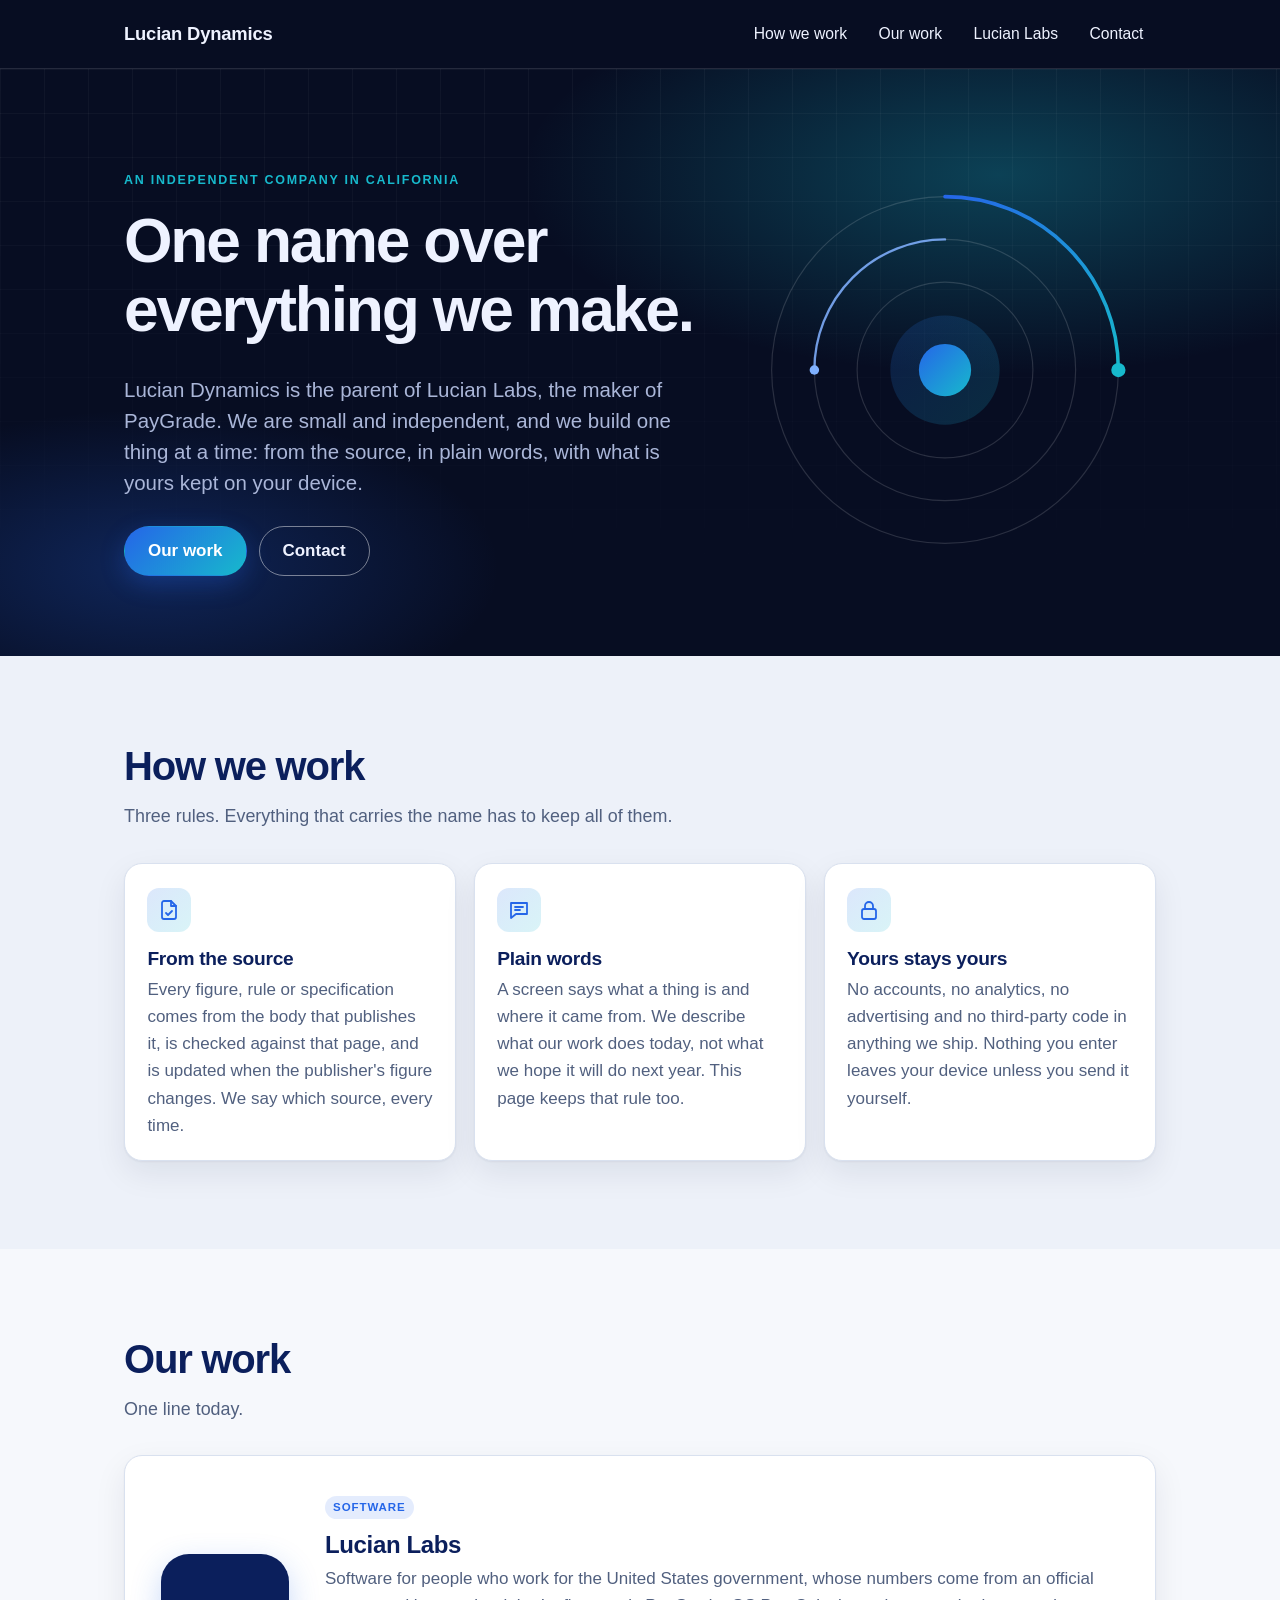
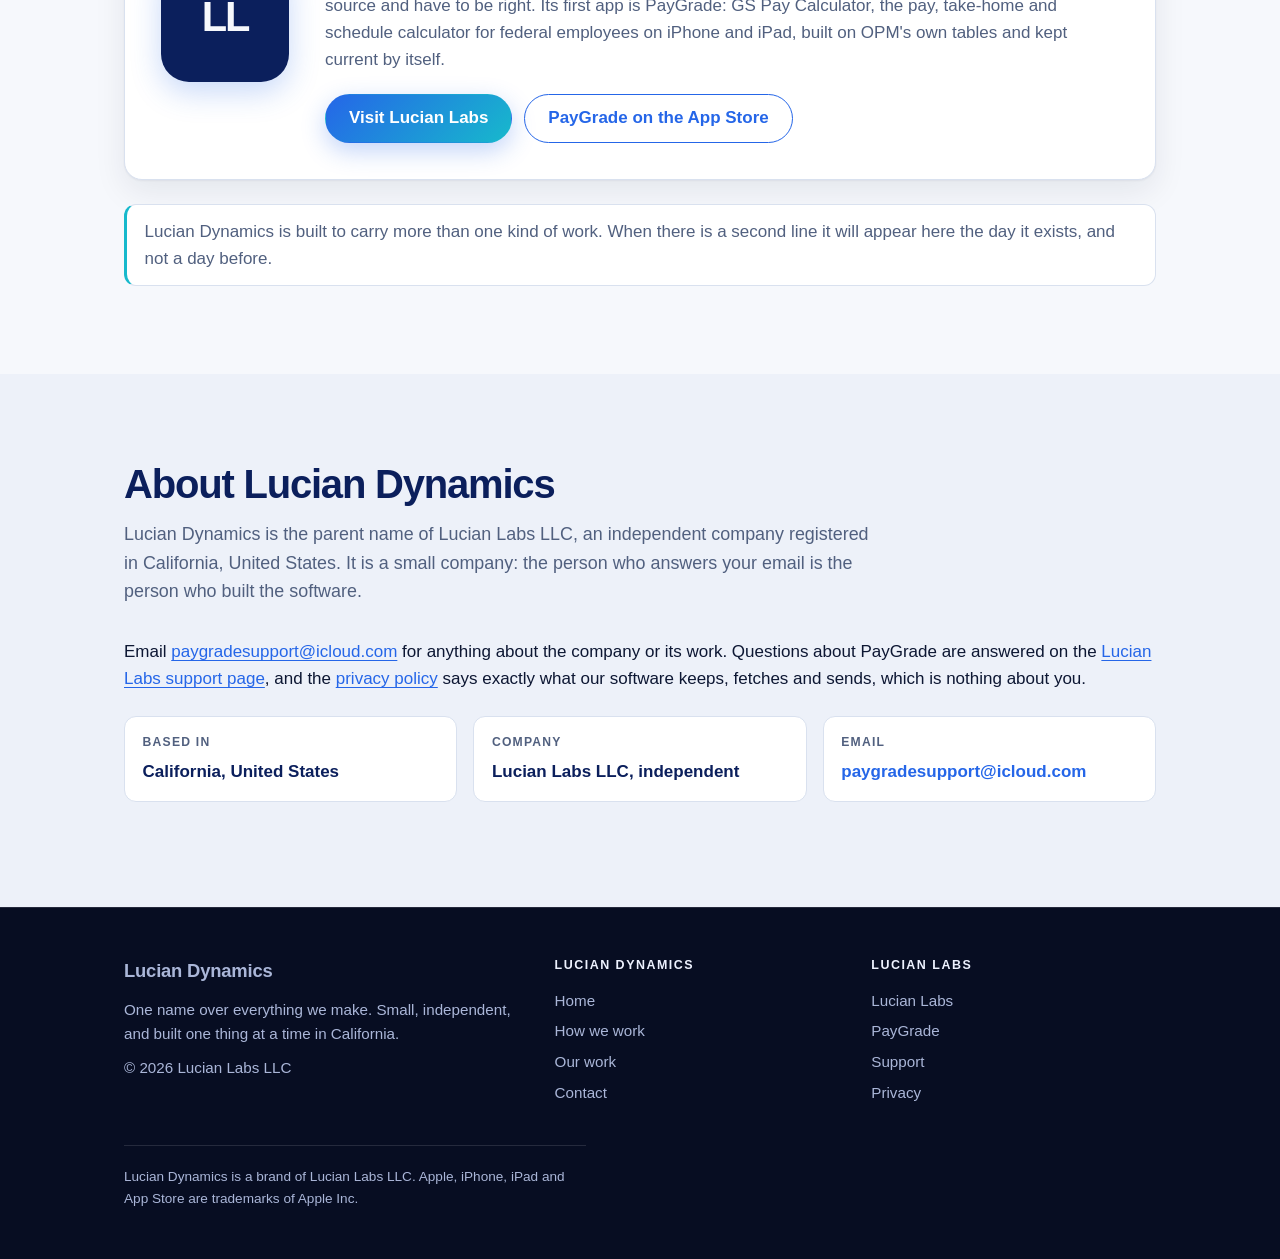
==== index.html @ 34573868 "No site mark: the app icon only where the app is shown Headers and footers carry the wordmark text a" ====
<!doctype html>
<html lang="en">
<head>
<meta charset="utf-8">
<meta name="viewport" content="width=device-width, initial-scale=1">
<title>Lucian Dynamics</title>
<meta name="description" content="Lucian Dynamics is the name over everything Lucian Labs LLC makes: a small independent company in California that builds one thing at a time, takes its figures from the source, says things in plain words, and keeps your data on your device. Its software line is Lucian Labs, the maker of PayGrade.">
<meta name="color-scheme" content="light dark">
<meta name="theme-color" content="#070d22">
<link rel="stylesheet" href="site.css">
<link rel="icon" href="data:image/svg+xml,%3Csvg xmlns='http://www.w3.org/2000/svg' viewBox='0 0 64 64'%3E%3Crect width='64' height='64' rx='14' fill='%230b1f5c'/%3E%3Ctext x='32' y='42' font-family='-apple-system,Helvetica,Arial,sans-serif' font-size='27' font-weight='700' fill='%23ffffff' text-anchor='middle'%3ELD%3C/text%3E%3C/svg%3E">
</head>
<body>
<a class="skip" href="#main">Skip to content</a>

<header class="site-header">
  <div class="wrap">
    <a class="wordmark" href="./" aria-current="page">
      Lucian Dynamics
    </a>
    <nav class="site-nav" aria-label="Site">
      <a href="#how">How we work</a>
      <a href="#work">Our work</a>
      <a href="labs/">Lucian Labs</a>
      <a href="#contact">Contact</a>
    </nav>
  </div>
</header>

<main id="main">

  <section class="band hero">
    <div class="wrap split">
      <div>
        <span class="eyebrow">An independent company in California</span>
        <h1>One name over everything we make.</h1>
        <p class="lead">Lucian Dynamics is the parent of Lucian Labs, the maker of PayGrade. We are small and independent, and we build one thing at a time: from the source, in plain words, with what is yours kept on your device.</p>
        <div class="actions">
          <a class="button" href="#work">Our work</a>
          <a class="button secondary" href="#contact">Contact</a>
        </div>
      </div>
      <div class="visual">
        <svg class="orbit" viewBox="0 0 320 320" aria-hidden="true">
          <defs><linearGradient id="g" x1="0" y1="0" x2="1" y2="1"><stop offset="0" stop-color="#2566e8"/><stop offset="1" stop-color="#17b9cc"/></linearGradient></defs>
          <g fill="none" stroke="rgba(255,255,255,.14)" stroke-width="1">
            <circle cx="160" cy="160" r="146"/><circle cx="160" cy="160" r="110"/><circle cx="160" cy="160" r="74"/>
          </g>
          <g class="spin"><path d="M160 14a146 146 0 0 1 146 146" fill="none" stroke="url(#g)" stroke-width="3" stroke-linecap="round"/><circle cx="306" cy="160" r="6" fill="#17b9cc"/></g>
          <g class="spin-2"><path d="M50 160a110 110 0 0 1 110-110" fill="none" stroke="rgba(127,176,255,.85)" stroke-width="2" stroke-linecap="round"/><circle cx="50" cy="160" r="4" fill="#7fb0ff"/></g>
          <circle cx="160" cy="160" r="46" fill="url(#g)" opacity=".18"/><circle cx="160" cy="160" r="22" fill="url(#g)"/>
        </svg>
      </div>
    </div>
  </section>

  <section class="section alt" id="how">
    <div class="wrap">
      <div class="section-head">
        <h2>How we work</h2>
        <p>Three rules. Everything that carries the name has to keep all of them.</p>
      </div>
      <div class="grid three">
        <article class="card">
          <div class="icon"><svg viewBox="0 0 24 24" aria-hidden="true"><path d="M14 3H7a2 2 0 0 0-2 2v14a2 2 0 0 0 2 2h10a2 2 0 0 0 2-2V8z"/><path d="M14 3v5h5"/><path d="m9 15 2 2 4-4"/></svg></div>
          <h3>From the source</h3>
          <p>Every figure, rule or specification comes from the body that publishes it, is checked against that page, and is updated when the publisher's figure changes. We say which source, every time.</p>
        </article>
        <article class="card">
          <div class="icon"><svg viewBox="0 0 24 24" aria-hidden="true"><path d="M4 5h16v11H9l-5 4z"/><path d="M8 9h8M8 12h5"/></svg></div>
          <h3>Plain words</h3>
          <p>A screen says what a thing is and where it came from. We describe what our work does today, not what we hope it will do next year. This page keeps that rule too.</p>
        </article>
        <article class="card">
          <div class="icon"><svg viewBox="0 0 24 24" aria-hidden="true"><rect x="5" y="11" width="14" height="10" rx="2"/><path d="M8 11V8a4 4 0 0 1 8 0v3"/></svg></div>
          <h3>Yours stays yours</h3>
          <p>No accounts, no analytics, no advertising and no third-party code in anything we ship. Nothing you enter leaves your device unless you send it yourself.</p>
        </article>
      </div>
    </div>
  </section>

  <section class="section" id="work">
    <div class="wrap">
      <div class="section-head">
        <h2>Our work</h2>
        <p>One line today.</p>
      </div>
      <article class="product">
        <div class="mark-lg" aria-hidden="true">LL</div>
        <div>
          <span class="tag">Software</span>
          <h3>Lucian Labs</h3>
          <p>Software for people who work for the United States government, whose numbers come from an official source and have to be right. Its first app is PayGrade: GS Pay Calculator, the pay, take-home and schedule calculator for federal employees on iPhone and iPad, built on OPM's own tables and kept current by itself.</p>
          <div class="actions">
            <a class="button" href="labs/">Visit Lucian Labs</a>
            <a class="button secondary" href="https://apps.apple.com/app/id6770016239">PayGrade on the App Store</a>
          </div>
        </div>
      </article>
      <p class="note">Lucian Dynamics is built to carry more than one kind of work. When there is a second line it will appear here the day it exists, and not a day before.</p>
    </div>
  </section>

  <section class="section alt" id="contact">
    <div class="wrap">
      <div class="section-head">
        <h2>About Lucian Dynamics</h2>
        <p>Lucian Dynamics is the parent name of Lucian Labs LLC, an independent company registered in California, United States. It is a small company: the person who answers your email is the person who built the software.</p>
      </div>
      <p>Email <a href="mailto:paygradesupport@icloud.com">paygradesupport@icloud.com</a> for anything about the company or its work. Questions about PayGrade are answered on the <a href="labs/support.html">Lucian Labs support page</a>, and the <a href="labs/privacy.html">privacy policy</a> says exactly what our software keeps, fetches and sends, which is nothing about you.</p>
      <dl class="facts">
        <div><dt>Based in</dt><dd>California, United States</dd></div>
        <div><dt>Company</dt><dd>Lucian Labs LLC, independent</dd></div>
        <div><dt>Email</dt><dd><a href="mailto:paygradesupport@icloud.com">paygradesupport@icloud.com</a></dd></div>
      </dl>
    </div>
  </section>

</main>

<footer class="site-footer">
  <div class="wrap">
    <div class="cols">
      <div>
        <a class="wordmark" href="./">
          Lucian Dynamics
        </a>
        <p>One name over everything we make. Small, independent, and built one thing at a time in California.</p>
        <p>© 2026 Lucian Labs LLC</p>
      </div>
      <div>
        <h4>Lucian Dynamics</h4>
        <nav aria-label="Lucian Dynamics">
          <a href="./">Home</a>
          <a href="#how">How we work</a>
          <a href="#work">Our work</a>
          <a href="#contact">Contact</a>
        </nav>
      </div>
      <div>
        <h4>Lucian Labs</h4>
        <nav aria-label="Lucian Labs">
          <a href="labs/">Lucian Labs</a>
          <a href="labs/paygrade.html">PayGrade</a>
          <a href="labs/support.html">Support</a>
          <a href="labs/privacy.html">Privacy</a>
        </nav>
      </div>
    </div>
    <p class="legal">Lucian Dynamics is a brand of Lucian Labs LLC. Apple, iPhone, iPad and App Store are trademarks of Apple Inc.</p>
  </div>
</footer>
</body>
</html>
---- site.css ----
/* Lucian Dynamics / Lucian Labs LLC — the one stylesheet for the whole site:
   the Lucian Dynamics page at the root and the Lucian Labs pages under labs/.

   Plain CSS, no build step, no scripts, no fonts or anything else loaded from
   another server (the privacy page promises that). The look follows the app:
   deep navy with a teal glow for the brand band, clean cool-white pages below
   it, the same navy and electric blue as the PayGrade icon for the accents.
   Light and dark through prefers-color-scheme; the brand band is dark in both. */

:root {
  color-scheme: light dark;
  --bg: #f6f8fc;
  --bg-2: #edf1f9;
  --card: #ffffff;
  --ink: #0d1733;
  --ink-2: #51607f;
  --line: #d9e1ef;
  --brand: #0b1f5c;
  --accent: #2566e8;
  --accent-2: #17b9cc;
  --accent-ink: #ffffff;
  --band: #070d22;
  --band-ink: #eef2ff;
  --band-muted: #aab6d8;
  --band-line: rgba(255, 255, 255, .12);
  --shadow: 0 1px 2px rgba(13, 23, 51, .05), 0 12px 32px rgba(13, 23, 51, .08);
  --shadow-lift: 0 2px 4px rgba(13, 23, 51, .06), 0 22px 48px rgba(13, 23, 51, .14);
  --max: 68rem;
  --radius: 18px;
  --radius-s: 12px;
}

@media (prefers-color-scheme: dark) {
  :root {
    --bg: #070b19;
    --bg-2: #0d1328;
    --card: #111a33;
    --ink: #e8edf9;
    --ink-2: #a6b1cf;
    --line: #223052;
    --brand: #e6ecff;
    --accent: #7fb0ff;
    --accent-2: #3fd8ea;
    --accent-ink: #061030;
    --shadow: none;
    --shadow-lift: 0 22px 48px rgba(0, 0, 0, .45);
  }
}

*, *::before, *::after { box-sizing: border-box; }

html { -webkit-text-size-adjust: 100%; }

body {
  margin: 0;
  background: var(--bg);
  color: var(--ink);
  font: 17px/1.6 -apple-system, BlinkMacSystemFont, "SF Pro Text", "Segoe UI", Roboto, Helvetica, Arial, sans-serif;
  font-variant-numeric: tabular-nums;
}

a { color: var(--accent); text-decoration-thickness: 1px; text-underline-offset: 3px; }
a:hover { text-decoration-thickness: 2px; }
:focus-visible { outline: 3px solid var(--accent-2); outline-offset: 3px; border-radius: 4px; }

img, svg { max-width: 100%; height: auto; display: block; }

h1, h2, h3 { color: var(--brand); line-height: 1.1; margin: 0 0 .5em; text-wrap: balance; }
h1 { font-size: clamp(2.3rem, 5.6vw, 3.9rem); font-weight: 800; letter-spacing: -0.035em; }
h2 { font-size: clamp(1.7rem, 3.6vw, 2.5rem); font-weight: 800; letter-spacing: -0.03em; }
h3 { font-size: 1.2rem; font-weight: 700; letter-spacing: -0.015em; }
p, ul, ol { margin: 0 0 1em; }
ul, ol { padding-left: 1.25em; }
li + li { margin-top: .4em; }

.wrap { max-width: var(--max); margin: 0 auto; padding-left: max(16px, env(safe-area-inset-left, 0px)); padding-right: max(16px, env(safe-area-inset-right, 0px)); }
@media (min-width: 760px) { .wrap { padding-left: 28px; padding-right: 28px; } }

.skip {
  position: absolute; left: -999px; top: 8px; z-index: 20;
  background: var(--accent); color: var(--accent-ink); padding: .5em .9em; border-radius: 8px;
}
.skip:focus { left: 16px; }

/* ---------- Header: the mark, the wordmark, the nav ---------- */
.site-header {
  background: var(--band); color: var(--band-ink);
  border-bottom: 1px solid var(--band-line);
}
/* Sticky only where it fits on one line; on a phone it wraps to three rows
   and would eat a third of the screen. */
@media (min-width: 760px) { .site-header { position: sticky; top: 0; z-index: 10; } }
.site-header .wrap {
  display: flex; align-items: center; justify-content: space-between; flex-wrap: wrap;
  gap: .5rem 1.5rem; min-height: 68px; padding-top: 10px; padding-bottom: 10px;
}
.wordmark {
  display: inline-flex; align-items: center; gap: .65em;
  color: var(--band-ink); text-decoration: none; font-weight: 700; font-size: 1.15rem; letter-spacing: -0.01em;
}
.wordmark .mark { width: 34px; height: 34px; flex: none; border-radius: 9px; box-shadow: 0 2px 8px rgba(0, 0, 0, .35); }
.wordmark small { font-weight: 500; font-size: .72rem; color: var(--band-muted); letter-spacing: .08em; text-transform: uppercase; margin-left: .1em; }
.site-nav { display: flex; flex-wrap: wrap; gap: .25rem .4rem; }
.site-nav a {
  color: var(--band-ink); text-decoration: none; font-weight: 500; font-size: .98rem;
  padding: .4em .8em; border-radius: 999px;
}
.site-nav a:hover { background: rgba(255, 255, 255, .08); }
.site-nav a[aria-current="page"] { background: rgba(255, 255, 255, .12); }
/* The way back up from the Lucian Labs pages to the Lucian Dynamics page:
   first in the nav, muted, with an arrow so it reads as "up", not a page. */
.site-nav a.up { color: var(--band-muted); }
.site-nav a.up::before { content: "\2190\00a0"; }
.site-nav a.up:hover { color: var(--band-ink); }

/* ---------- The brand band: hero and page headers ---------- */
.band {
  position: relative; overflow: hidden; isolation: isolate;
  background:
    radial-gradient(60% 55% at 78% 18%, rgba(23, 185, 204, .30), transparent 62%),
    radial-gradient(45% 45% at 12% 85%, rgba(37, 102, 232, .28), transparent 60%),
    var(--band);
  color: var(--band-ink);
}
/* A fine engineering grid, fading towards the bottom, so the band reads as a
   drafting surface rather than a flat colour. */
.band::before {
  content: ""; position: absolute; inset: 0; z-index: -1; pointer-events: none;
  background-image:
    linear-gradient(rgba(255, 255, 255, .045) 1px, transparent 1px),
    linear-gradient(90deg, rgba(255, 255, 255, .045) 1px, transparent 1px);
  background-size: 44px 44px;
  -webkit-mask-image: linear-gradient(to bottom, rgba(0, 0, 0, .9), transparent 92%);
  mask-image: linear-gradient(to bottom, rgba(0, 0, 0, .9), transparent 92%);
}
.band h1, .band h2 { color: var(--band-ink); }
.band .eyebrow { color: var(--accent-2); }
.band p.lead { color: var(--band-muted); }
.band a:not(.button) { color: var(--band-ink); }

.hero { padding: clamp(3rem, 8vw, 6rem) 0 clamp(2.5rem, 7vw, 5rem); }
.hero .wrap { display: grid; gap: 2.5rem; align-items: center; }
@media (min-width: 860px) { .hero .wrap.split { grid-template-columns: minmax(0, 1.15fr) minmax(0, .85fr); } }
.hero h1 { max-width: 14em; }
.hero p.lead { font-size: clamp(1.1rem, 1.6vw, 1.3rem); max-width: 34em; line-height: 1.5; }
.hero .visual { justify-self: center; width: 100%; max-width: 420px; }

.eyebrow {
  display: inline-block; font-size: .78rem; font-weight: 700; letter-spacing: .14em; text-transform: uppercase;
  color: var(--accent); margin-bottom: 1rem;
}

/* A page header for the long-form pages: title and dateline on the band. */
.page-head { padding: clamp(2.5rem, 6vw, 4rem) 0 clamp(2rem, 5vw, 3rem); }
.page-head h1 { margin-bottom: .3em; }
.page-head .dateline { color: var(--band-muted); margin: 0; font-size: 1.05rem; }

/* ---------- Buttons ---------- */
.actions { display: flex; flex-wrap: wrap; gap: .75rem; margin-top: 1.75rem; }
.button {
  display: inline-flex; align-items: center; gap: .5em;
  padding: .8em 1.35em; border-radius: 999px; font-weight: 600; text-decoration: none; line-height: 1.2;
  background: linear-gradient(135deg, var(--accent), var(--accent-2)); color: #ffffff; border: 1px solid transparent;
  box-shadow: 0 8px 24px rgba(37, 102, 232, .28);
}
.button:hover { filter: brightness(1.07); }
.button.secondary { background: transparent; color: var(--accent); border-color: currentColor; box-shadow: none; }
.band .button.secondary { color: var(--band-ink); border-color: rgba(255, 255, 255, .45); }
.band .button.secondary:hover { background: rgba(255, 255, 255, .08); }
@media (prefers-color-scheme: dark) {
  .button { color: #061030; }
}

/* ---------- Sections ---------- */
.section { padding: clamp(3rem, 7vw, 5.5rem) 0; }
.section.alt { background: var(--bg-2); }
.section > .wrap > p.intro { color: var(--ink-2); max-width: 40em; font-size: 1.12rem; margin-bottom: 0; }
.section-head { max-width: 44em; margin-bottom: 2rem; }
.section-head h2 { margin-bottom: .35em; }
.section-head p { color: var(--ink-2); font-size: 1.12rem; margin: 0; }

.grid { display: grid; gap: 1.1rem; margin-top: 2rem; }
@media (min-width: 640px) { .grid { grid-template-columns: repeat(2, minmax(0, 1fr)); } }
/* Four feature cards carry long lists, so they sit two by two until the
   screen is wide enough for four columns of readable text. */
@media (min-width: 1280px) { .grid.four { grid-template-columns: repeat(4, minmax(0, 1fr)); } }
@media (min-width: 900px) { .grid.three { grid-template-columns: repeat(3, minmax(0, 1fr)); } }

.card {
  min-width: 0;
  background: var(--card); border: 1px solid var(--line); border-radius: var(--radius);
  padding: 1.5rem 1.4rem 1.3rem; box-shadow: var(--shadow);
}
@media (prefers-reduced-motion: no-preference) {
  .card, .product, .shot { transition: transform .25s ease, box-shadow .25s ease; }
  .card:hover { transform: translateY(-3px); box-shadow: var(--shadow-lift); }
}
.card h3 { margin-bottom: .45rem; }
.card p:last-child { margin-bottom: 0; color: var(--ink-2); }
.card ul { margin-bottom: 0; color: var(--ink-2); padding-left: 1.1em; }
.card .tag, .product .tag {
  display: inline-block; font-size: .72rem; font-weight: 700; letter-spacing: .08em; text-transform: uppercase;
  color: var(--accent); background: color-mix(in srgb, var(--accent) 12%, transparent);
  border-radius: 999px; padding: .2em .7em; margin-bottom: .8rem;
}
/* An icon in a tinted square at the top of a card. */
.icon {
  width: 44px; height: 44px; border-radius: 12px; display: grid; place-items: center; margin-bottom: 1rem;
  background: linear-gradient(135deg, color-mix(in srgb, var(--accent) 16%, transparent), color-mix(in srgb, var(--accent-2) 16%, transparent));
  color: var(--accent);
}
.icon svg { width: 24px; height: 24px; stroke: currentColor; fill: none; stroke-width: 1.8; stroke-linecap: round; stroke-linejoin: round; }

/* A line of the company, or a product, as a card */
.product {
  display: grid; gap: 1.5rem; align-items: center; margin-top: 2rem;
  background: var(--card); border: 1px solid var(--line); border-radius: var(--radius);
  padding: clamp(1.5rem, 3vw, 2.25rem); box-shadow: var(--shadow);
}
@media (min-width: 700px) { .product { grid-template-columns: auto minmax(0, 1fr); gap: 2.25rem; } }
.product > img, .product .mark-lg {
  width: 128px; height: 128px; border-radius: 28px; justify-self: center;
  box-shadow: 0 10px 30px rgba(37, 102, 232, .25);
}
.product > img { border: 1px solid var(--line); }
.product .mark-lg {
  display: grid; place-items: center; background: var(--brand); color: var(--bg);
  font-weight: 800; font-size: 2.6rem; letter-spacing: -0.05em;
}
.product h3 { font-size: 1.5rem; margin-bottom: .4rem; }
.product p { color: var(--ink-2); }
.product .actions { margin-top: 1.25rem; }

.two { display: grid; gap: 1.1rem; margin-top: 2rem; }
@media (min-width: 760px) { .two { grid-template-columns: 1fr 1fr; } }
/* Lists that read as checked points */
.checks { list-style: none; padding: 0; margin: 0; }
.checks li { position: relative; padding-left: 1.7em; }
.checks li::before {
  content: ""; position: absolute; left: 0; top: .42em; width: 1.05em; height: 1.05em; border-radius: 50%;
  background: color-mix(in srgb, var(--accent-2) 22%, transparent);
  -webkit-mask: none;
}
.checks li::after {
  content: ""; position: absolute; left: .3em; top: .62em; width: .4em; height: .22em;
  border-left: 2px solid var(--accent); border-bottom: 2px solid var(--accent); transform: rotate(-45deg);
}

.note {
  border-left: 3px solid var(--accent-2); padding: .8rem 1.1rem; background: var(--card);
  border: 1px solid var(--line); border-left-width: 3px; border-left-color: var(--accent-2);
  border-radius: var(--radius-s); color: var(--ink-2); margin: 1.5rem 0 0;
}

/* ---------- The phone frames and the screenshot gallery ---------- */
.phone {
  width: 100%; max-width: 300px; aspect-ratio: 1320 / 2868; margin: 0 auto;
  border-radius: 46px; border: 9px solid #0c1020; background: #000; overflow: hidden;
  box-shadow: 0 30px 70px rgba(0, 0, 0, .45), inset 0 0 0 1px rgba(255, 255, 255, .08);
}
.phone img { width: 100%; height: 100%; object-fit: cover; object-position: top; }
.hero .phone { max-width: 270px; }
@media (min-width: 860px) { .hero .phone { transform: rotate(-3deg); } }
.hero .app-icon { width: 72px; height: 72px; border-radius: 16px; margin-bottom: 1.25rem; box-shadow: 0 10px 30px rgba(0, 0, 0, .35); }
.gallery { display: grid; gap: 1.5rem; margin-top: 2rem; }
@media (min-width: 700px) { .gallery { grid-template-columns: repeat(3, minmax(0, 1fr)); } }
.shot { text-align: center; }
.shot .phone { max-width: 260px; }
.shot figcaption { margin-top: 1rem; color: var(--ink-2); font-size: .98rem; }
.shot figcaption b { display: block; color: var(--brand); font-weight: 700; margin-bottom: .15rem; }

/* The orbit drawing on the Lucian Dynamics page. */
.orbit { width: 100%; max-width: 380px; margin: 0 auto; }
@media (prefers-reduced-motion: no-preference) {
  .orbit .spin { transform-origin: 160px 160px; animation: spin 90s linear infinite; }
  .orbit .spin-2 { transform-origin: 160px 160px; animation: spin 140s linear infinite reverse; }
  @keyframes spin { to { transform: rotate(360deg); } }
}

/* A row of plain facts (the About block). */
.facts { display: grid; gap: 1rem; margin-top: 1.5rem; }
@media (min-width: 640px) { .facts { grid-template-columns: repeat(3, minmax(0, 1fr)); } }
.facts div { background: var(--card); border: 1px solid var(--line); border-radius: var(--radius-s); padding: 1rem 1.1rem; min-width: 0; }
.facts dt { font-size: .76rem; font-weight: 700; letter-spacing: .1em; text-transform: uppercase; color: var(--ink-2); }
.facts dd { margin: .3rem 0 0; font-weight: 600; color: var(--brand); overflow-wrap: anywhere; }
.facts dd a { color: var(--accent); text-decoration: none; }
.facts dd a:hover { text-decoration: underline; }

/* A closing call to action on the band. */
.cta { padding: clamp(3rem, 7vw, 5rem) 0; text-align: center; }
.cta h2 { max-width: 18em; margin: 0 auto .5em; }
.cta p { color: var(--band-muted); max-width: 36em; margin: 0 auto; font-size: 1.1rem; }
.cta .actions { justify-content: center; }

/* ---------- Long-form pages ---------- */
.prose { max-width: 46em; padding-top: clamp(2rem, 5vw, 3.5rem); padding-bottom: clamp(2.5rem, 6vw, 4.5rem); }
.prose > p:first-child { font-size: 1.08rem; }
.prose h2 { font-size: 1.45rem; margin-top: 2.5rem; padding-top: 1.75rem; border-top: 1px solid var(--line); }
.prose h3 { margin-top: 1.5rem; }
.prose summary { cursor: pointer; font-weight: 600; color: var(--brand); padding: .6em 2em .6em 0; position: relative; list-style: none; }
.prose summary::-webkit-details-marker { display: none; }
.prose summary::after {
  content: ""; position: absolute; right: .4em; top: 50%; width: .55em; height: .55em;
  border-right: 2px solid var(--accent); border-bottom: 2px solid var(--accent);
  transform: translateY(-70%) rotate(45deg); transition: transform .2s ease;
}
.prose details[open] summary::after { transform: translateY(-30%) rotate(225deg); }
.prose details { border-bottom: 1px solid var(--line); padding: .15em 0 .5em; }
.prose details p { color: var(--ink-2); }
.prose details p:last-child { margin-bottom: .5em; }
.prose code { font-size: .92em; background: var(--bg-2); padding: .1em .35em; border-radius: 6px; }
.prose ul li, .prose ol li { color: var(--ink); }
.toc {
  background: var(--card); border: 1px solid var(--line); border-radius: var(--radius); box-shadow: var(--shadow);
  padding: 1.1rem 1.4rem 1.1rem 2.5rem; margin: 0 0 2rem; column-gap: 2rem;
}
@media (min-width: 640px) { .toc { columns: 2; } }
.toc li { break-inside: avoid; margin: 0 0 .3em; }
.toc a { text-decoration: none; }
.toc a:hover { text-decoration: underline; }

/* ---------- Footer ---------- */
.site-footer { background: var(--band); color: var(--band-muted); padding: 3rem 0 2.5rem; font-size: .95rem; border-top: 1px solid var(--band-line); }
.site-footer .cols { display: grid; gap: 2rem; }
@media (min-width: 760px) { .site-footer .cols { grid-template-columns: 1.4fr 1fr 1fr; } }
.site-footer h4 { color: var(--band-ink); font-size: .78rem; letter-spacing: .12em; text-transform: uppercase; margin: 0 0 .8rem; }
.site-footer nav { display: grid; gap: .4rem; }
.site-footer a { color: var(--band-muted); text-decoration: none; }
.site-footer a:hover { color: var(--band-ink); text-decoration: underline; }
.site-footer .wordmark { margin-bottom: .8rem; }
.site-footer p { margin: 0 0 .6rem; max-width: 34em; }
.site-footer .legal { margin-top: 2.5rem; padding-top: 1.25rem; border-top: 1px solid var(--band-line); font-size: .85rem; }

@media (prefers-reduced-motion: no-preference) {
  html { scroll-behavior: smooth; }
}
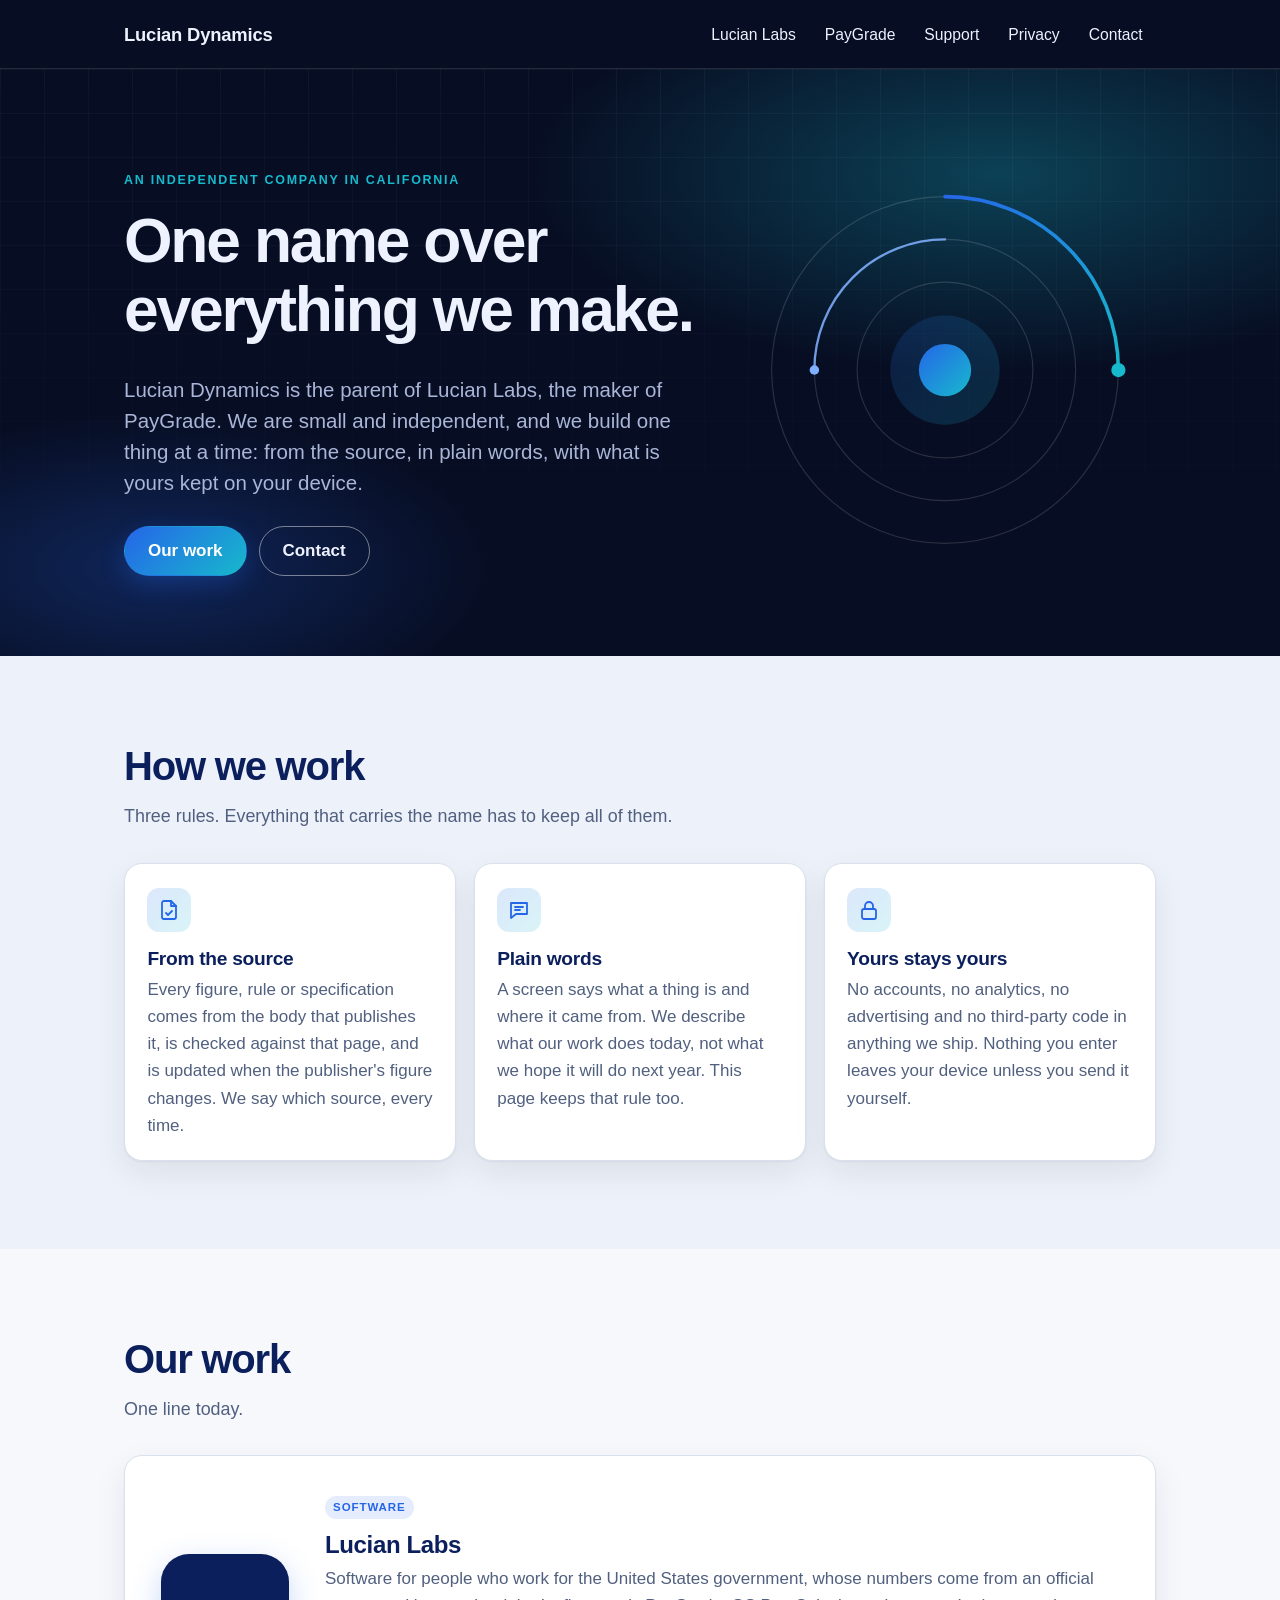
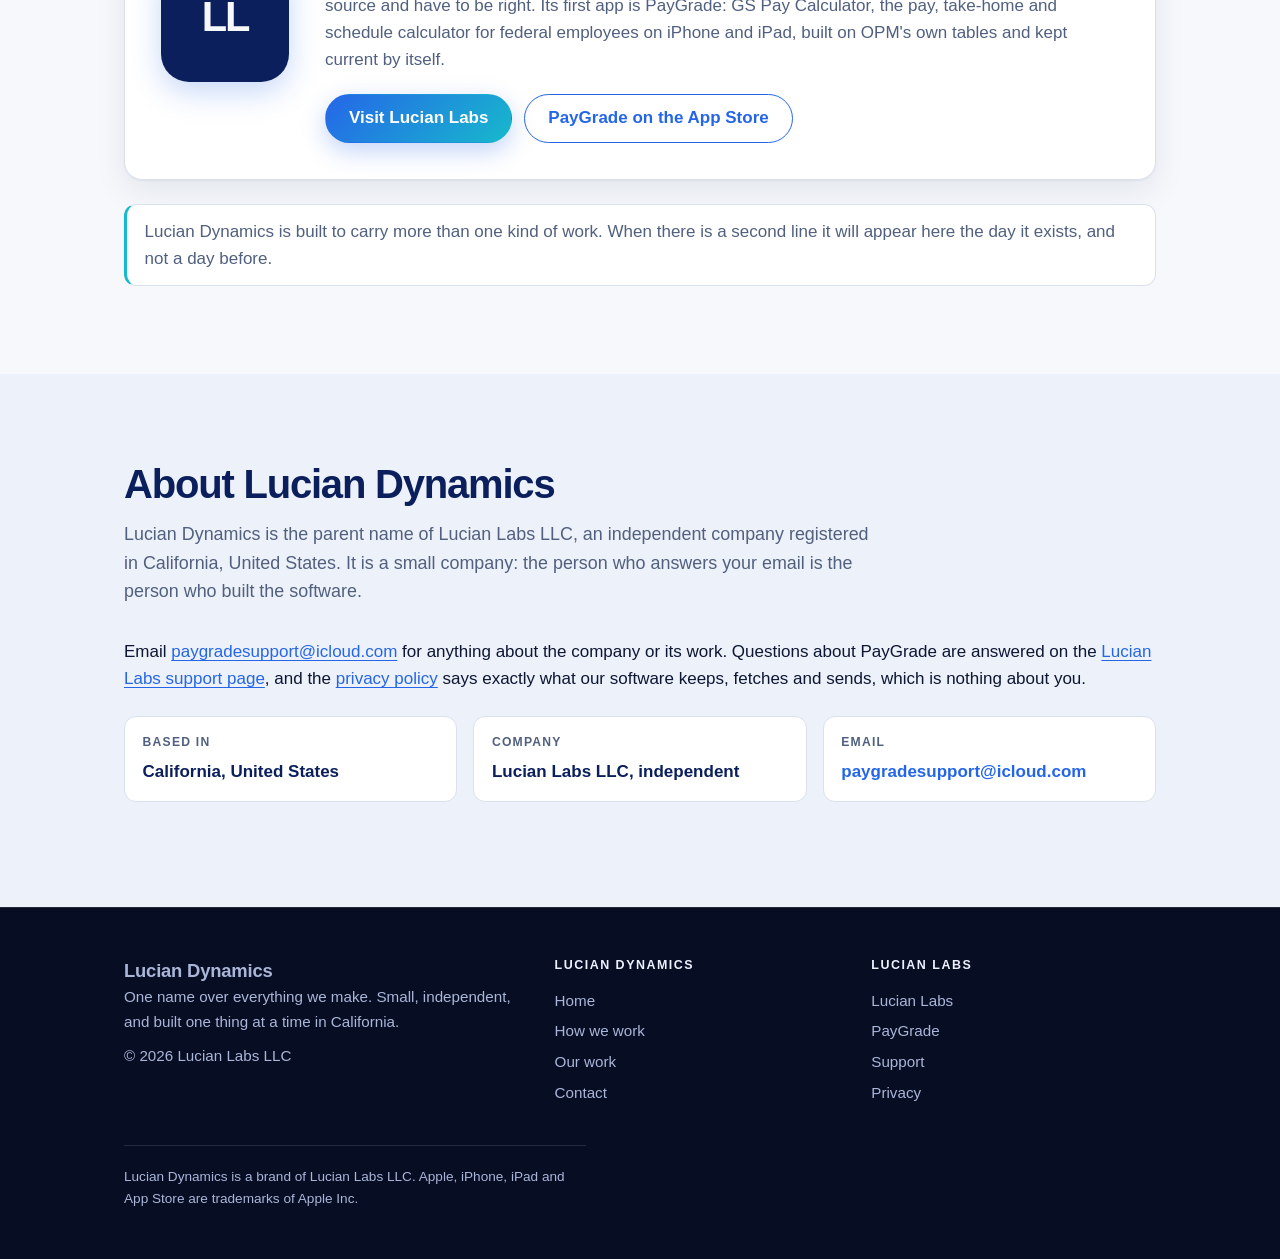
==== commit 344c91a8: "One header on every page The brand lockup "Lucian Dynamics", with a "/ Lucian Labs" crumb on the Lab" ====
--- a/index.html
+++ b/index.html
@@ -15,13 +15,14 @@
 
 <header class="site-header">
   <div class="wrap">
-    <a class="wordmark" href="./" aria-current="page">
-      Lucian Dynamics
-    </a>
+    <div class="brand">
+      <a class="wordmark" href="./">Lucian Dynamics</a>
+    </div>
     <nav class="site-nav" aria-label="Site">
-      <a href="#how">How we work</a>
-      <a href="#work">Our work</a>
       <a href="labs/">Lucian Labs</a>
+      <a href="labs/paygrade.html">PayGrade</a>
+      <a href="labs/support.html">Support</a>
+      <a href="labs/privacy.html">Privacy</a>
       <a href="#contact">Contact</a>
     </nav>
   </div>
--- a/site.css
+++ b/site.css
@@ -90,28 +90,43 @@
 /* Sticky only where it fits on one line; on a phone it wraps to three rows
    and would eat a third of the screen. */
 @media (min-width: 760px) { .site-header { position: sticky; top: 0; z-index: 10; } }
+/* The same header on every page: the company name, then on the Lucian Labs
+   pages a crumb naming the section, and one nav with the same five links.
+   On a phone it is two rows, the nav scrolling sideways instead of wrapping. */
 .site-header .wrap {
-  display: flex; align-items: center; justify-content: space-between; flex-wrap: wrap;
-  gap: .5rem 1.5rem; min-height: 68px; padding-top: 10px; padding-bottom: 10px;
-}
+  display: flex; flex-direction: column; align-items: stretch; gap: .25rem;
+  padding-top: 12px; padding-bottom: 10px;
+}
+@media (min-width: 760px) {
+  .site-header .wrap { flex-direction: row; align-items: center; justify-content: space-between; gap: 1.5rem; min-height: 68px; }
+}
+.brand { display: flex; align-items: baseline; gap: .55em; min-width: 0; white-space: nowrap; }
 .wordmark {
-  display: inline-flex; align-items: center; gap: .65em;
   color: var(--band-ink); text-decoration: none; font-weight: 700; font-size: 1.15rem; letter-spacing: -0.01em;
 }
-.wordmark .mark { width: 34px; height: 34px; flex: none; border-radius: 9px; box-shadow: 0 2px 8px rgba(0, 0, 0, .35); }
-.wordmark small { font-weight: 500; font-size: .72rem; color: var(--band-muted); letter-spacing: .08em; text-transform: uppercase; margin-left: .1em; }
-.site-nav { display: flex; flex-wrap: wrap; gap: .25rem .4rem; }
+.wordmark:hover { color: var(--accent-2); }
+.wordmark small { font-weight: 500; font-size: .72rem; color: var(--band-muted); letter-spacing: .08em; text-transform: uppercase; margin-left: .3em; }
+.brand .crumb { color: var(--band-line); font-weight: 300; }
+.brand .section { color: var(--band-muted); font-weight: 500; font-size: 1.02rem; letter-spacing: -0.005em; }
+.site-nav {
+  display: flex; flex-wrap: nowrap; gap: .15rem; overflow-x: auto; -webkit-overflow-scrolling: touch;
+  scrollbar-width: none; margin-left: -.8em; padding: .15rem .8em .15rem .8em;
+}
+.site-nav::-webkit-scrollbar { display: none; }
+/* A fade at the right edge says there is more to scroll to on a phone. */
+.site-nav {
+  -webkit-mask-image: linear-gradient(to right, #000 88%, transparent);
+  mask-image: linear-gradient(to right, #000 88%, transparent);
+}
+@media (min-width: 760px) {
+  .site-nav { margin-left: 0; padding: 0; overflow: visible; -webkit-mask-image: none; mask-image: none; }
+}
 .site-nav a {
-  color: var(--band-ink); text-decoration: none; font-weight: 500; font-size: .98rem;
-  padding: .4em .8em; border-radius: 999px;
+  flex: none; color: var(--band-ink); text-decoration: none; font-weight: 500; font-size: .98rem;
+  padding: .4em .85em; border-radius: 999px;
 }
 .site-nav a:hover { background: rgba(255, 255, 255, .08); }
 .site-nav a[aria-current="page"] { background: rgba(255, 255, 255, .12); }
-/* The way back up from the Lucian Labs pages to the Lucian Dynamics page:
-   first in the nav, muted, with an arrow so it reads as "up", not a page. */
-.site-nav a.up { color: var(--band-muted); }
-.site-nav a.up::before { content: "\2190\00a0"; }
-.site-nav a.up:hover { color: var(--band-ink); }
 
 /* ---------- The brand band: hero and page headers ---------- */
 .band {
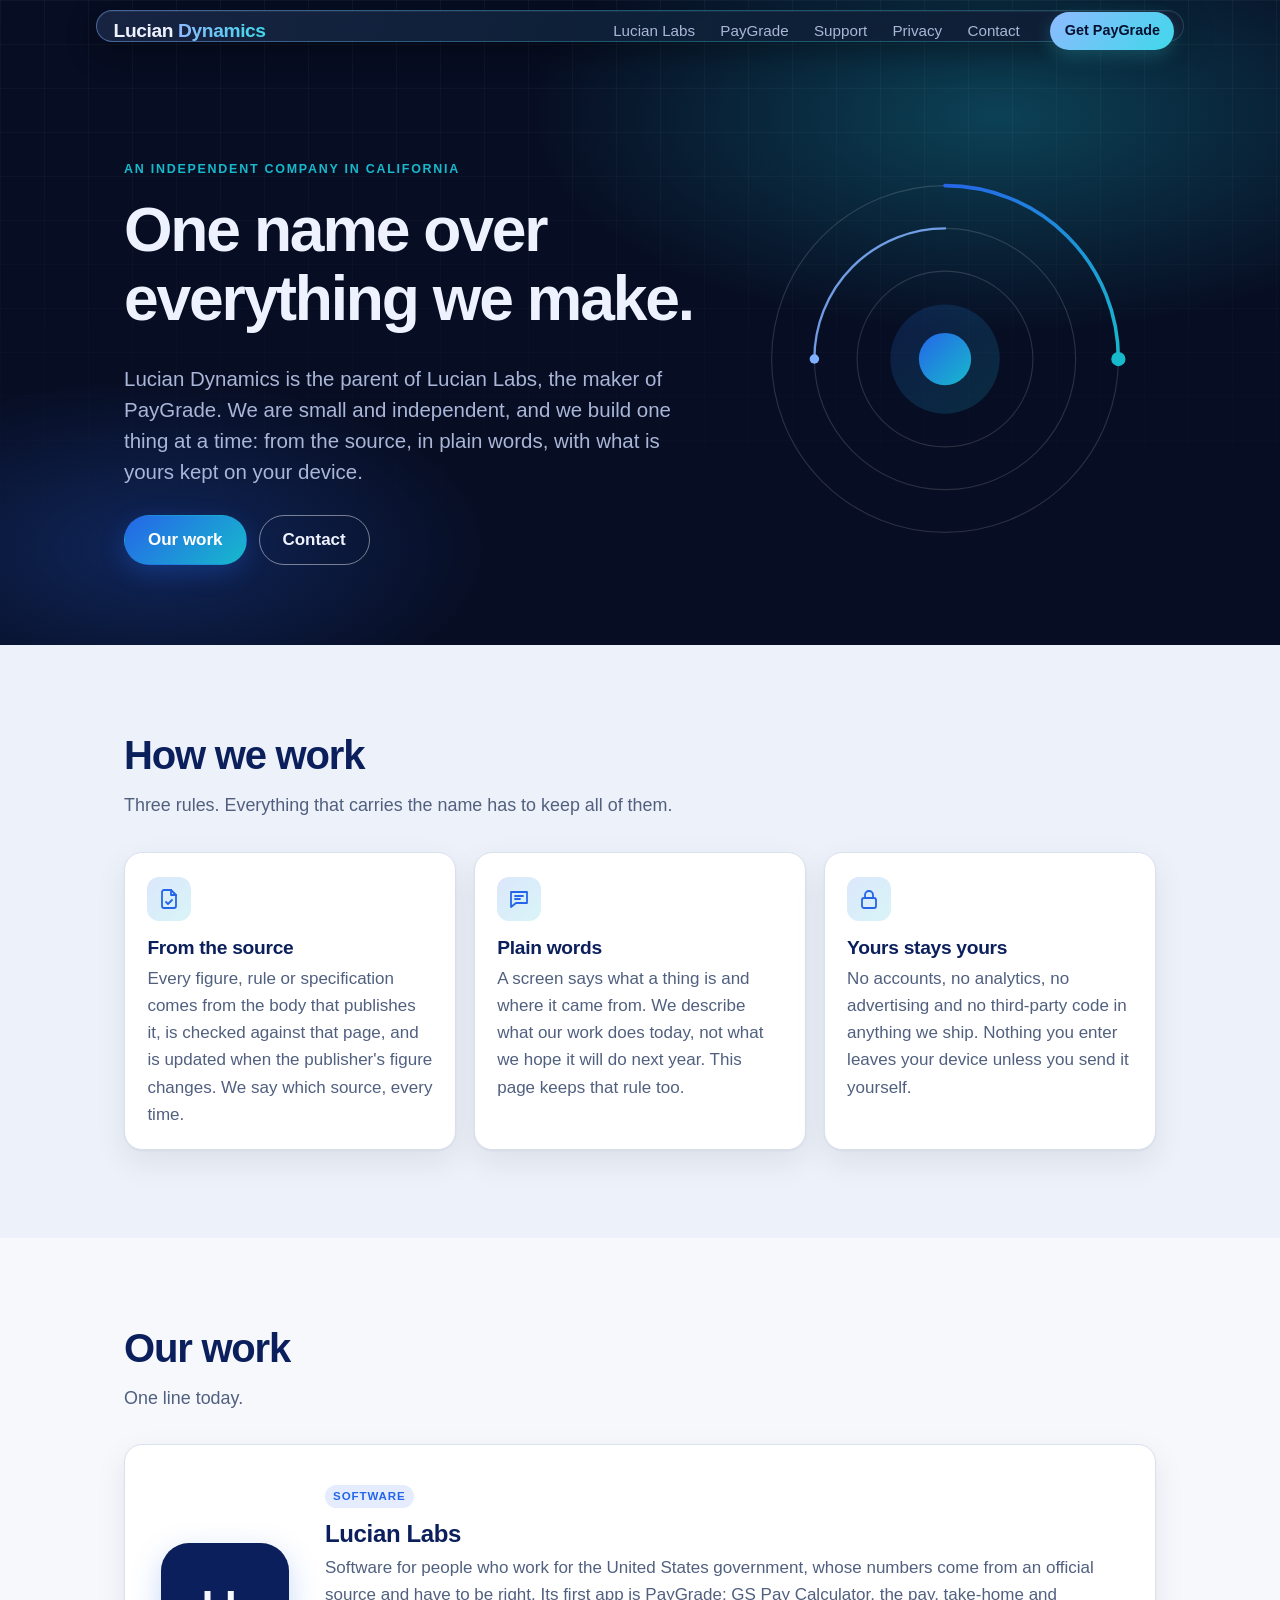
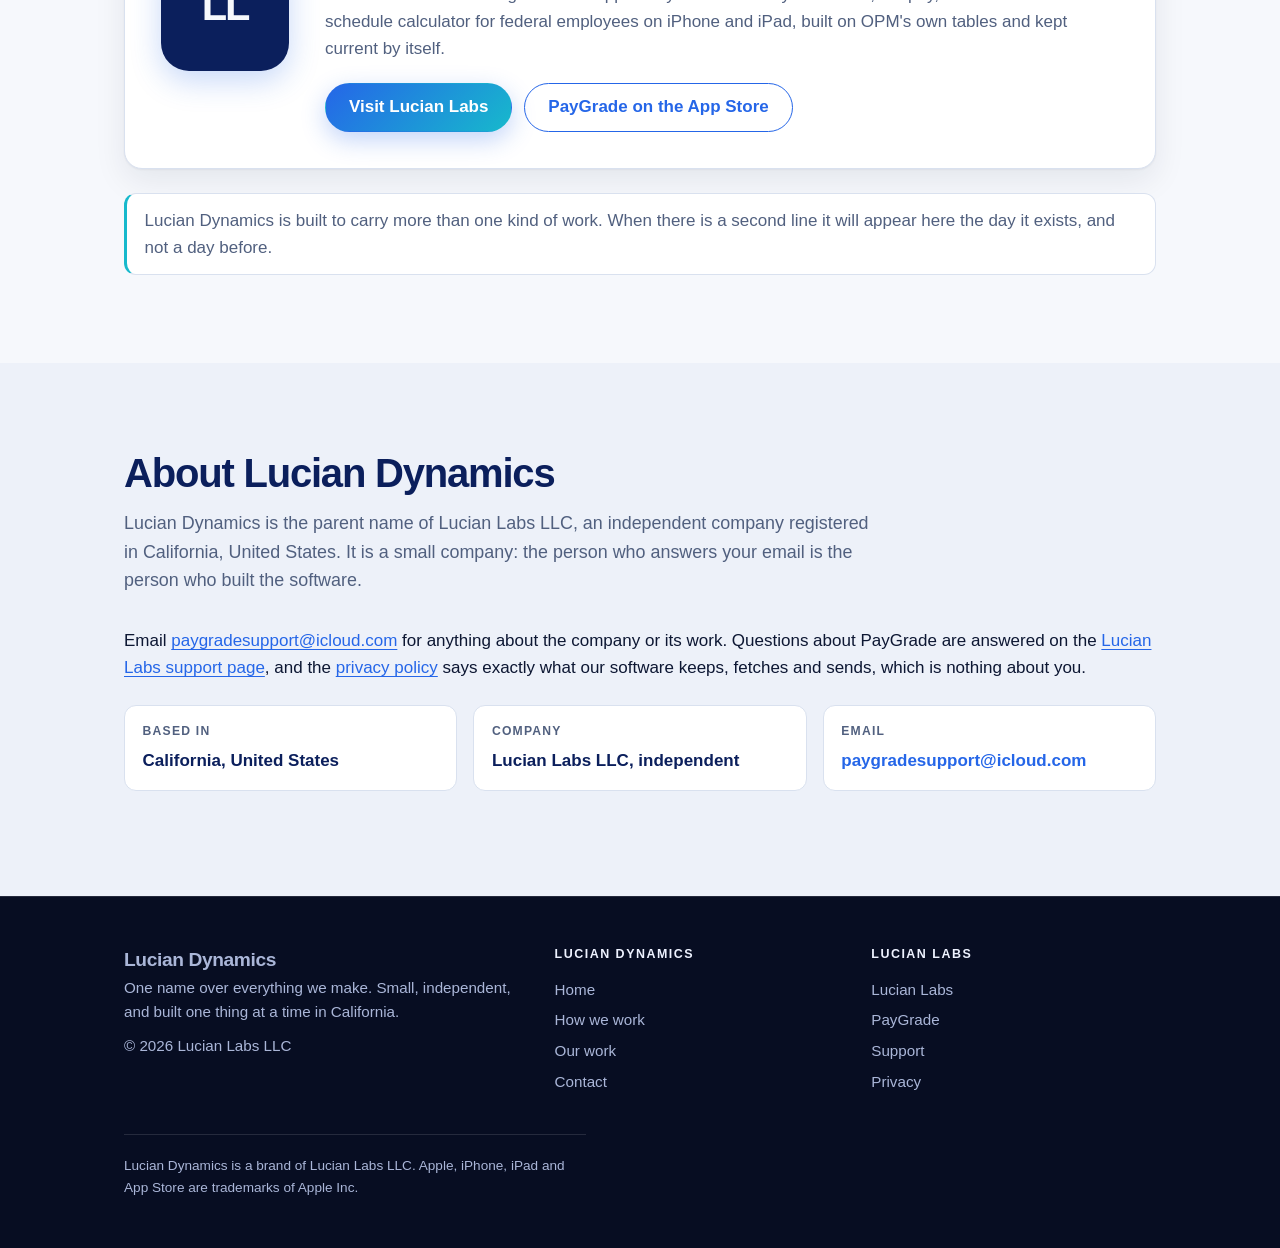
==== commit 3c40795d: "The header: a floating glass bar on every page Dark translucent navy with a blur and a faint blue-to" ====
--- a/index.html
+++ b/index.html
@@ -16,7 +16,7 @@
 <header class="site-header">
   <div class="wrap">
     <div class="brand">
-      <a class="wordmark" href="./">Lucian Dynamics</a>
+      <a class="wordmark" href="./">Lucian <b>Dynamics</b></a>
     </div>
     <nav class="site-nav" aria-label="Site">
       <a href="labs/">Lucian Labs</a>
@@ -25,6 +25,7 @@
       <a href="labs/privacy.html">Privacy</a>
       <a href="#contact">Contact</a>
     </nav>
+    <a class="cta-link" href="https://apps.apple.com/app/id6770016239">Get PayGrade</a>
   </div>
 </header>
 
--- a/site.css
+++ b/site.css
@@ -82,51 +82,99 @@
 }
 .skip:focus { left: 16px; }
 
-/* ---------- Header: the mark, the wordmark, the nav ---------- */
-.site-header {
-  background: var(--band); color: var(--band-ink);
-  border-bottom: 1px solid var(--band-line);
-}
-/* Sticky only where it fits on one line; on a phone it wraps to three rows
-   and would eat a third of the screen. */
-@media (min-width: 760px) { .site-header { position: sticky; top: 0; z-index: 10; } }
-/* The same header on every page: the company name, then on the Lucian Labs
-   pages a crumb naming the section, and one nav with the same five links.
-   On a phone it is two rows, the nav scrolling sideways instead of wrapping. */
+/* ---------- Header: one floating glass bar on every page ----------
+   The bar sits over the top of the brand band (the band is pulled up under
+   it by --header-h), so it reads as a thing of its own: dark glass with a
+   faint gradient edge, the company name with "Dynamics" in the brand
+   gradient, a "/ Lucian Labs" crumb on the Labs pages, quiet links with a
+   gradient underline for the current page, and the Get PayGrade button at
+   the end. Two rows on a phone (name and button, then the links scrolling
+   sideways); one sticky row from 760px. */
+:root { --header-h: 82px; }
+/* On a phone the header stays in the flow on the band's colour, two rows
+   tall; from 760px it is one row of a known height, floats over the band
+   and sticks to the top. */
+.site-header { position: relative; z-index: 10; color: var(--band-ink); background: var(--band); padding-bottom: 8px; }
+@media (min-width: 760px) { .site-header { position: sticky; top: 0; height: var(--header-h); background: transparent; padding-bottom: 0; } }
+.site-header .wrap { padding-top: 12px; }
 .site-header .wrap {
-  display: flex; flex-direction: column; align-items: stretch; gap: .25rem;
-  padding-top: 12px; padding-bottom: 10px;
+  display: grid; grid-template-columns: minmax(0, 1fr) auto; grid-template-areas: "brand cta" "nav nav";
+  align-items: center; column-gap: .75rem; row-gap: .35rem;
 }
 @media (min-width: 760px) {
-  .site-header .wrap { flex-direction: row; align-items: center; justify-content: space-between; gap: 1.5rem; min-height: 68px; }
-}
-.brand { display: flex; align-items: baseline; gap: .55em; min-width: 0; white-space: nowrap; }
+  .site-header .wrap { grid-template-columns: auto minmax(0, 1fr) auto; grid-template-areas: "brand nav cta"; column-gap: 1.25rem; }
+}
+/* The glass itself is drawn on the grid container through a pseudo-element
+   so the children can keep their grid areas. */
+.site-header .wrap::before {
+  content: ""; position: absolute; left: max(10px, env(safe-area-inset-left, 0px)); right: max(10px, env(safe-area-inset-right, 0px));
+  top: 10px; bottom: 0; border-radius: 20px; z-index: -1;
+  background:
+    linear-gradient(rgba(10, 17, 40, .78), rgba(10, 17, 40, .78)) padding-box,
+    linear-gradient(100deg, rgba(127, 176, 255, .55), rgba(63, 216, 234, .35) 50%, rgba(255, 255, 255, .12)) border-box;
+  border: 1px solid transparent;
+  box-shadow: 0 10px 30px rgba(0, 0, 0, .35), inset 0 1px 0 rgba(255, 255, 255, .06);
+  -webkit-backdrop-filter: blur(16px) saturate(140%);
+  backdrop-filter: blur(16px) saturate(140%);
+}
+@media (min-width: 760px) {
+  .site-header .wrap::before { left: 0; right: 0; bottom: 8px; }
+  .site-header .wrap { position: relative; padding-left: 0; padding-right: 0; }
+}
+.site-header .wrap { position: relative; }
+.brand { grid-area: brand; display: flex; align-items: baseline; gap: .55em; min-width: 0; white-space: nowrap; padding-left: 1.1rem; }
 .wordmark {
-  color: var(--band-ink); text-decoration: none; font-weight: 700; font-size: 1.15rem; letter-spacing: -0.01em;
-}
-.wordmark:hover { color: var(--accent-2); }
+  color: var(--band-ink); text-decoration: none; font-weight: 800; font-size: 1.2rem; letter-spacing: -0.02em;
+}
+.wordmark b {
+  font-weight: 800;
+  background: linear-gradient(90deg, #8fbaff, #3fd8ea); -webkit-background-clip: text; background-clip: text; color: transparent;
+}
+.wordmark:hover b { background: linear-gradient(90deg, #ffffff, #3fd8ea); -webkit-background-clip: text; background-clip: text; }
 .wordmark small { font-weight: 500; font-size: .72rem; color: var(--band-muted); letter-spacing: .08em; text-transform: uppercase; margin-left: .3em; }
-.brand .crumb { color: var(--band-line); font-weight: 300; }
-.brand .section { color: var(--band-muted); font-weight: 500; font-size: 1.02rem; letter-spacing: -0.005em; }
+.brand .crumb { color: rgba(255, 255, 255, .22); font-weight: 300; }
+.brand .place { color: var(--band-muted); font-weight: 500; font-size: 1rem; letter-spacing: -0.005em; overflow: hidden; text-overflow: ellipsis; }
+/* On a narrow phone the crumb has no room beside the button; the nav row
+   names the section anyway. */
+@media (max-width: 599px) { .brand .crumb, .brand .place { display: none; } }
 .site-nav {
-  display: flex; flex-wrap: nowrap; gap: .15rem; overflow-x: auto; -webkit-overflow-scrolling: touch;
-  scrollbar-width: none; margin-left: -.8em; padding: .15rem .8em .15rem .8em;
-}
-.site-nav::-webkit-scrollbar { display: none; }
-/* A fade at the right edge says there is more to scroll to on a phone. */
-.site-nav {
+  grid-area: nav; display: flex; flex-wrap: nowrap; gap: .1rem; overflow-x: auto; -webkit-overflow-scrolling: touch;
+  scrollbar-width: none; padding: 0 1.1rem .4rem;
   -webkit-mask-image: linear-gradient(to right, #000 88%, transparent);
   mask-image: linear-gradient(to right, #000 88%, transparent);
 }
+.site-nav::-webkit-scrollbar { display: none; }
 @media (min-width: 760px) {
-  .site-nav { margin-left: 0; padding: 0; overflow: visible; -webkit-mask-image: none; mask-image: none; }
+  .site-nav { justify-self: end; padding: 0; overflow: visible; -webkit-mask-image: none; mask-image: none; gap: .25rem; }
 }
 .site-nav a {
-  flex: none; color: var(--band-ink); text-decoration: none; font-weight: 500; font-size: .98rem;
-  padding: .4em .85em; border-radius: 999px;
-}
-.site-nav a:hover { background: rgba(255, 255, 255, .08); }
-.site-nav a[aria-current="page"] { background: rgba(255, 255, 255, .12); }
+  position: relative; flex: none; color: var(--band-muted); text-decoration: none; font-weight: 500; font-size: .95rem;
+  padding: .45em .7em; border-radius: 10px; transition: color .15s ease;
+}
+.site-nav a::after {
+  content: ""; position: absolute; left: .7em; right: .7em; bottom: .2em; height: 2px; border-radius: 2px;
+  background: linear-gradient(90deg, var(--accent), var(--accent-2)); opacity: 0; transform: scaleX(.4); transform-origin: left;
+  transition: opacity .15s ease, transform .2s ease;
+}
+.site-nav a:hover { color: var(--band-ink); }
+.site-nav a:hover::after { opacity: .7; transform: scaleX(1); }
+.site-nav a[aria-current="page"] { color: var(--band-ink); }
+.site-nav a[aria-current="page"]::after { opacity: 1; transform: scaleX(1); }
+.cta-link {
+  grid-area: cta; justify-self: end; margin-right: .6rem;
+  display: inline-flex; align-items: center; padding: .5em 1em; border-radius: 999px; white-space: nowrap;
+  font-weight: 700; font-size: .9rem; text-decoration: none; color: #061030;
+  background: linear-gradient(135deg, #8fbaff, #3fd8ea); box-shadow: 0 6px 18px rgba(63, 216, 234, .25);
+}
+.cta-link:hover { filter: brightness(1.08); }
+@media (prefers-color-scheme: dark) { .site-header .wrap::before { background: linear-gradient(rgba(6, 10, 26, .82), rgba(6, 10, 26, .82)) padding-box, linear-gradient(100deg, rgba(127, 176, 255, .55), rgba(63, 216, 234, .35) 50%, rgba(255, 255, 255, .12)) border-box; } }
+/* From 760px the band under the bar is pulled up by the header's height and
+   padded by the same amount, so the glass floats on the glow. */
+@media (min-width: 760px) {
+  .site-header + main > .band:first-child,
+  .site-header + .band { margin-top: calc(-1 * var(--header-h)); padding-top: calc(var(--header-h) + 1.5rem); }
+  .site-header + main > .band.hero:first-child { padding-top: calc(var(--header-h) + clamp(2rem, 6vw, 4.5rem)); }
+}
 
 /* ---------- The brand band: hero and page headers ---------- */
 .band {
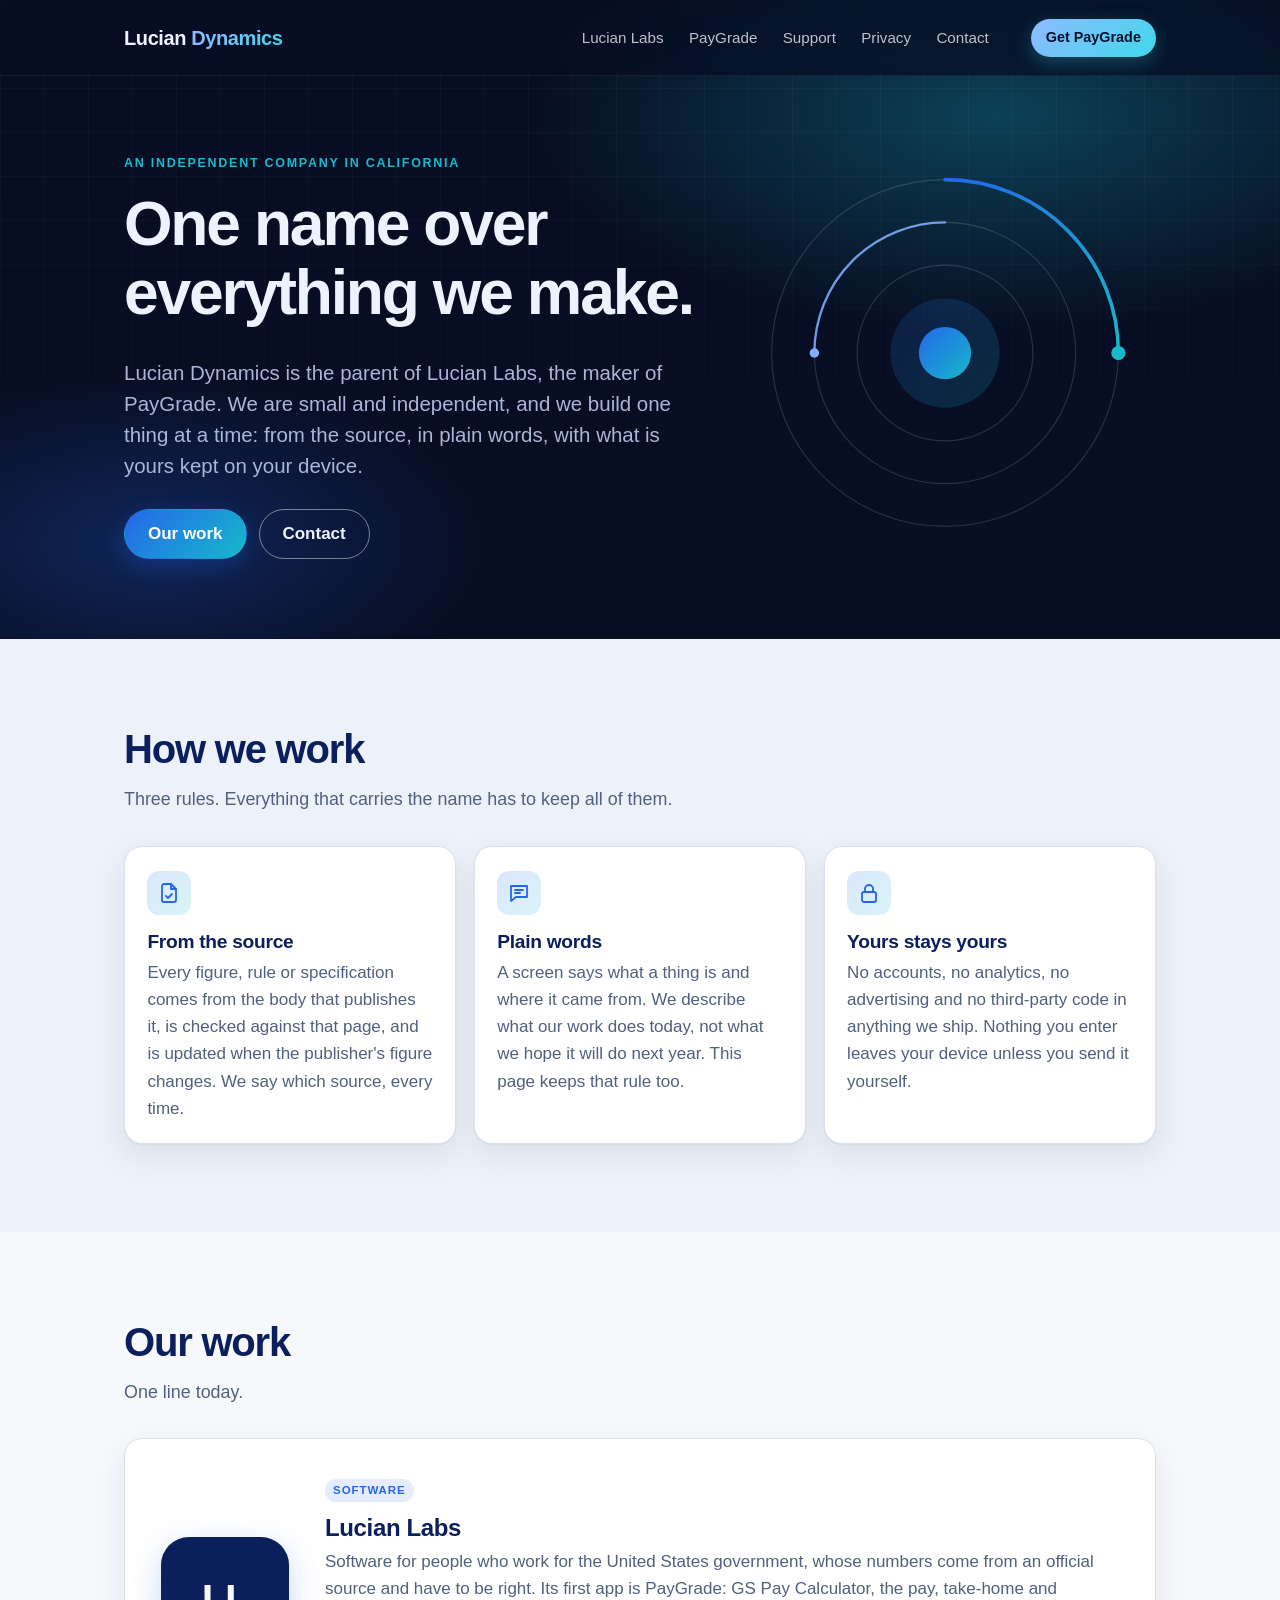
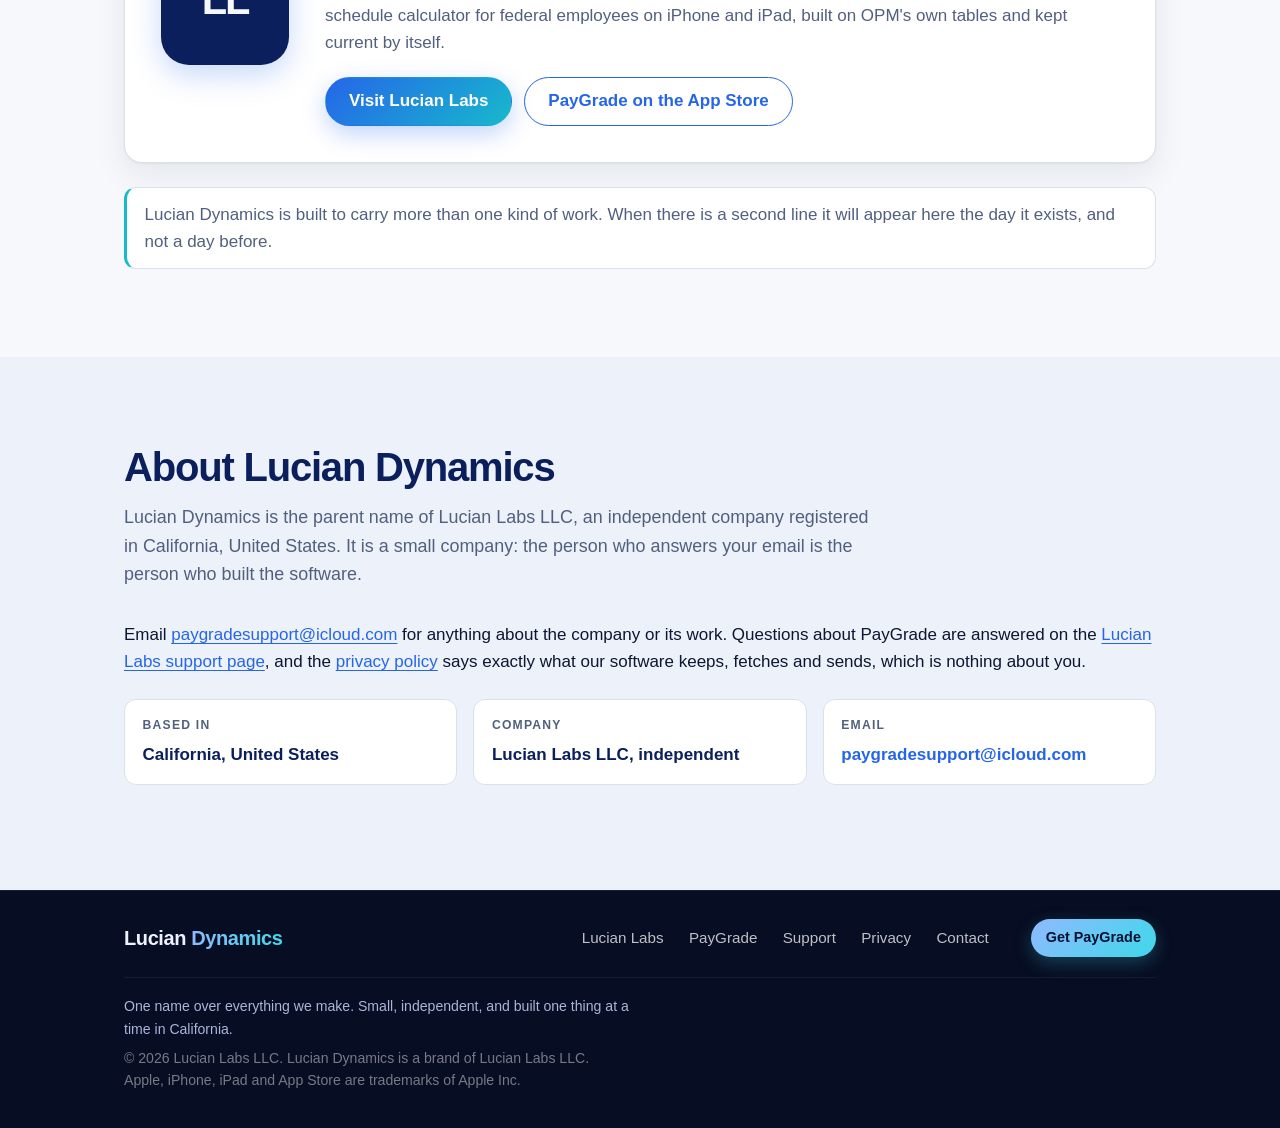
==== commit d6500000: "The footer mirrors the header Co-Authored-By: Claude Fable 5.1 <noreply@anthropic.com>" ====
--- a/index.html
+++ b/index.html
@@ -123,34 +123,23 @@
 
 <footer class="site-footer">
   <div class="wrap">
-    <div class="cols">
-      <div>
-        <a class="wordmark" href="./">
-          Lucian Dynamics
-        </a>
-        <p>One name over everything we make. Small, independent, and built one thing at a time in California.</p>
-        <p>© 2026 Lucian Labs LLC</p>
+    <div class="foot-bar">
+      <div class="brand">
+        <a class="wordmark" href="./">Lucian <b>Dynamics</b></a>
       </div>
-      <div>
-        <h4>Lucian Dynamics</h4>
-        <nav aria-label="Lucian Dynamics">
-          <a href="./">Home</a>
-          <a href="#how">How we work</a>
-          <a href="#work">Our work</a>
-          <a href="#contact">Contact</a>
-        </nav>
-      </div>
-      <div>
-        <h4>Lucian Labs</h4>
-        <nav aria-label="Lucian Labs">
-          <a href="labs/">Lucian Labs</a>
-          <a href="labs/paygrade.html">PayGrade</a>
-          <a href="labs/support.html">Support</a>
-          <a href="labs/privacy.html">Privacy</a>
-        </nav>
-      </div>
+      <nav class="site-nav" aria-label="Footer">
+        <a href="labs/">Lucian Labs</a>
+        <a href="labs/paygrade.html">PayGrade</a>
+        <a href="labs/support.html">Support</a>
+        <a href="labs/privacy.html">Privacy</a>
+        <a href="#contact">Contact</a>
+      </nav>
+      <a class="cta-link" href="https://apps.apple.com/app/id6770016239">Get PayGrade</a>
     </div>
-    <p class="legal">Lucian Dynamics is a brand of Lucian Labs LLC. Apple, iPhone, iPad and App Store are trademarks of Apple Inc.</p>
+    <div class="foot-meta">
+      <p>One name over everything we make. Small, independent, and built one thing at a time in California.</p>
+      <p class="legal">© 2026 Lucian Labs LLC. Lucian Dynamics is a brand of Lucian Labs LLC. Apple, iPhone, iPad and App Store are trademarks of Apple Inc.</p>
+    </div>
   </div>
 </footer>
 </body>
--- a/site.css
+++ b/site.css
@@ -82,94 +82,77 @@
 }
 .skip:focus { left: 16px; }
 
-/* ---------- Header: one floating glass bar on every page ----------
-   The bar sits over the top of the brand band (the band is pulled up under
-   it by --header-h), so it reads as a thing of its own: dark glass with a
-   faint gradient edge, the company name with "Dynamics" in the brand
-   gradient, a "/ Lucian Labs" crumb on the Labs pages, quiet links with a
-   gradient underline for the current page, and the Get PayGrade button at
-   the end. Two rows on a phone (name and button, then the links scrolling
-   sideways); one sticky row from 760px. */
-:root { --header-h: 82px; }
-/* On a phone the header stays in the flow on the band's colour, two rows
-   tall; from 760px it is one row of a known height, floats over the band
-   and sticks to the top. */
-.site-header { position: relative; z-index: 10; color: var(--band-ink); background: var(--band); padding-bottom: 8px; }
-@media (min-width: 760px) { .site-header { position: sticky; top: 0; height: var(--header-h); background: transparent; padding-bottom: 0; } }
-.site-header .wrap { padding-top: 12px; }
+/* ---------- Header: one quiet bar on every page ----------
+   No box. The company name in two weights, the "/ Lucian Labs" crumb on the
+   Labs pages, the same five links everywhere in white with a teal underline
+   for the current page, and one white pill button as the only accent. On a
+   phone it is two rows on the band's colour (name and button, then the
+   links scrolling sideways); from 760px one row of --header-h that floats
+   over the top of the band and sticks to the top, with a blur behind it so
+   it stays readable over the light sections it passes. */
+:root { --header-h: 76px; }
+.site-header {
+  position: relative; z-index: 10; color: var(--band-ink);
+  background: var(--band); border-bottom: 1px solid rgba(255, 255, 255, .08); padding-bottom: 6px;
+}
+@media (min-width: 760px) {
+  .site-header {
+    position: sticky; top: 0; height: var(--header-h); padding-bottom: 0; border-bottom-color: rgba(255, 255, 255, .06);
+    background: color-mix(in srgb, var(--band) 72%, transparent);
+    -webkit-backdrop-filter: blur(18px) saturate(140%); backdrop-filter: blur(18px) saturate(140%);
+  }
+}
 .site-header .wrap {
   display: grid; grid-template-columns: minmax(0, 1fr) auto; grid-template-areas: "brand cta" "nav nav";
-  align-items: center; column-gap: .75rem; row-gap: .35rem;
-}
-@media (min-width: 760px) {
-  .site-header .wrap { grid-template-columns: auto minmax(0, 1fr) auto; grid-template-areas: "brand nav cta"; column-gap: 1.25rem; }
-}
-/* The glass itself is drawn on the grid container through a pseudo-element
-   so the children can keep their grid areas. */
-.site-header .wrap::before {
-  content: ""; position: absolute; left: max(10px, env(safe-area-inset-left, 0px)); right: max(10px, env(safe-area-inset-right, 0px));
-  top: 10px; bottom: 0; border-radius: 20px; z-index: -1;
-  background:
-    linear-gradient(rgba(10, 17, 40, .78), rgba(10, 17, 40, .78)) padding-box,
-    linear-gradient(100deg, rgba(127, 176, 255, .55), rgba(63, 216, 234, .35) 50%, rgba(255, 255, 255, .12)) border-box;
-  border: 1px solid transparent;
-  box-shadow: 0 10px 30px rgba(0, 0, 0, .35), inset 0 1px 0 rgba(255, 255, 255, .06);
-  -webkit-backdrop-filter: blur(16px) saturate(140%);
-  backdrop-filter: blur(16px) saturate(140%);
-}
-@media (min-width: 760px) {
-  .site-header .wrap::before { left: 0; right: 0; bottom: 8px; }
-  .site-header .wrap { position: relative; padding-left: 0; padding-right: 0; }
-}
-.site-header .wrap { position: relative; }
-.brand { grid-area: brand; display: flex; align-items: baseline; gap: .55em; min-width: 0; white-space: nowrap; padding-left: 1.1rem; }
-.wordmark {
-  color: var(--band-ink); text-decoration: none; font-weight: 800; font-size: 1.2rem; letter-spacing: -0.02em;
-}
+  align-items: center; column-gap: .75rem; row-gap: .2rem; padding-top: 12px;
+}
+@media (min-width: 760px) {
+  .site-header .wrap {
+    grid-template-columns: auto minmax(0, 1fr) auto; grid-template-areas: "brand nav cta";
+    column-gap: 2rem; height: var(--header-h); padding-top: 0;
+  }
+}
+.brand { grid-area: brand; display: flex; align-items: baseline; gap: .55em; min-width: 0; white-space: nowrap; }
+.wordmark { color: var(--band-ink); text-decoration: none; font-weight: 700; font-size: 1.25rem; letter-spacing: -0.02em; }
 .wordmark b {
   font-weight: 800;
   background: linear-gradient(90deg, #8fbaff, #3fd8ea); -webkit-background-clip: text; background-clip: text; color: transparent;
 }
 .wordmark:hover b { background: linear-gradient(90deg, #ffffff, #3fd8ea); -webkit-background-clip: text; background-clip: text; }
 .wordmark small { font-weight: 500; font-size: .72rem; color: var(--band-muted); letter-spacing: .08em; text-transform: uppercase; margin-left: .3em; }
-.brand .crumb { color: rgba(255, 255, 255, .22); font-weight: 300; }
-.brand .place { color: var(--band-muted); font-weight: 500; font-size: 1rem; letter-spacing: -0.005em; overflow: hidden; text-overflow: ellipsis; }
-/* On a narrow phone the crumb has no room beside the button; the nav row
-   names the section anyway. */
+.brand .crumb { color: rgba(255, 255, 255, .25); font-weight: 300; }
+.brand .place { color: var(--band-muted); font-weight: 400; font-size: 1.05rem; overflow: hidden; text-overflow: ellipsis; }
 @media (max-width: 599px) { .brand .crumb, .brand .place { display: none; } }
 .site-nav {
-  grid-area: nav; display: flex; flex-wrap: nowrap; gap: .1rem; overflow-x: auto; -webkit-overflow-scrolling: touch;
-  scrollbar-width: none; padding: 0 1.1rem .4rem;
-  -webkit-mask-image: linear-gradient(to right, #000 88%, transparent);
-  mask-image: linear-gradient(to right, #000 88%, transparent);
+  grid-area: nav; display: flex; flex-wrap: nowrap; gap: .2rem; overflow-x: auto; -webkit-overflow-scrolling: touch;
+  scrollbar-width: none; margin: 0 -16px; padding: .2rem 16px .5rem;
+  -webkit-mask-image: linear-gradient(to right, #000 90%, transparent);
+  mask-image: linear-gradient(to right, #000 90%, transparent);
 }
 .site-nav::-webkit-scrollbar { display: none; }
 @media (min-width: 760px) {
-  .site-nav { justify-self: end; padding: 0; overflow: visible; -webkit-mask-image: none; mask-image: none; gap: .25rem; }
+  .site-nav { justify-self: end; margin: 0; padding: 0; gap: .35rem; overflow: visible; -webkit-mask-image: none; mask-image: none; }
 }
 .site-nav a {
-  position: relative; flex: none; color: var(--band-muted); text-decoration: none; font-weight: 500; font-size: .95rem;
-  padding: .45em .7em; border-radius: 10px; transition: color .15s ease;
+  position: relative; flex: none; color: rgba(255, 255, 255, .74); text-decoration: none; font-weight: 500; font-size: .95rem;
+  padding: .45em .65em; transition: color .15s ease;
 }
 .site-nav a::after {
-  content: ""; position: absolute; left: .7em; right: .7em; bottom: .2em; height: 2px; border-radius: 2px;
-  background: linear-gradient(90deg, var(--accent), var(--accent-2)); opacity: 0; transform: scaleX(.4); transform-origin: left;
-  transition: opacity .15s ease, transform .2s ease;
-}
-.site-nav a:hover { color: var(--band-ink); }
-.site-nav a:hover::after { opacity: .7; transform: scaleX(1); }
-.site-nav a[aria-current="page"] { color: var(--band-ink); }
-.site-nav a[aria-current="page"]::after { opacity: 1; transform: scaleX(1); }
+  content: ""; position: absolute; left: .65em; right: .65em; bottom: .15em; height: 2px; border-radius: 2px;
+  background: var(--accent-2); opacity: 0; transition: opacity .15s ease;
+}
+.site-nav a:hover { color: #ffffff; }
+.site-nav a[aria-current="page"] { color: #ffffff; }
+.site-nav a[aria-current="page"]::after { opacity: 1; }
 .cta-link {
-  grid-area: cta; justify-self: end; margin-right: .6rem;
-  display: inline-flex; align-items: center; padding: .5em 1em; border-radius: 999px; white-space: nowrap;
+  grid-area: cta; justify-self: end;
+  display: inline-flex; align-items: center; padding: .5em 1.05em; border-radius: 999px; white-space: nowrap;
   font-weight: 700; font-size: .9rem; text-decoration: none; color: #061030;
   background: linear-gradient(135deg, #8fbaff, #3fd8ea); box-shadow: 0 6px 18px rgba(63, 216, 234, .25);
 }
 .cta-link:hover { filter: brightness(1.08); }
-@media (prefers-color-scheme: dark) { .site-header .wrap::before { background: linear-gradient(rgba(6, 10, 26, .82), rgba(6, 10, 26, .82)) padding-box, linear-gradient(100deg, rgba(127, 176, 255, .55), rgba(63, 216, 234, .35) 50%, rgba(255, 255, 255, .12)) border-box; } }
 /* From 760px the band under the bar is pulled up by the header's height and
-   padded by the same amount, so the glass floats on the glow. */
+   padded by the same amount, so the bar floats on the glow. */
 @media (min-width: 760px) {
   .site-header + main > .band:first-child,
   .site-header + .band { margin-top: calc(-1 * var(--header-h)); padding-top: calc(var(--header-h) + 1.5rem); }
@@ -382,17 +365,23 @@
 .toc a { text-decoration: none; }
 .toc a:hover { text-decoration: underline; }
 
-/* ---------- Footer ---------- */
-.site-footer { background: var(--band); color: var(--band-muted); padding: 3rem 0 2.5rem; font-size: .95rem; border-top: 1px solid var(--band-line); }
-.site-footer .cols { display: grid; gap: 2rem; }
-@media (min-width: 760px) { .site-footer .cols { grid-template-columns: 1.4fr 1fr 1fr; } }
-.site-footer h4 { color: var(--band-ink); font-size: .78rem; letter-spacing: .12em; text-transform: uppercase; margin: 0 0 .8rem; }
-.site-footer nav { display: grid; gap: .4rem; }
-.site-footer a { color: var(--band-muted); text-decoration: none; }
-.site-footer a:hover { color: var(--band-ink); text-decoration: underline; }
-.site-footer .wordmark { margin-bottom: .8rem; }
-.site-footer p { margin: 0 0 .6rem; max-width: 34em; }
-.site-footer .legal { margin-top: 2.5rem; padding-top: 1.25rem; border-top: 1px solid var(--band-line); font-size: .85rem; }
+/* ---------- Footer: the header again, with the small print beneath ---------- */
+.site-footer { background: var(--band); color: var(--band-muted); border-top: 1px solid rgba(255, 255, 255, .08); padding: 1.75rem 0 2.25rem; font-size: .95rem; }
+.foot-bar {
+  display: grid; grid-template-columns: minmax(0, 1fr) auto; grid-template-areas: "brand cta" "nav nav";
+  align-items: center; column-gap: .75rem; row-gap: .2rem;
+}
+@media (min-width: 760px) {
+  .foot-bar { grid-template-columns: auto minmax(0, 1fr) auto; grid-template-areas: "brand nav cta"; column-gap: 2rem; }
+}
+.foot-meta {
+  margin-top: 1.25rem; padding-top: 1.1rem; border-top: 1px solid rgba(255, 255, 255, .06);
+  display: flex; flex-wrap: wrap; justify-content: space-between; gap: .4rem 2rem; font-size: .88rem;
+}
+.foot-meta p { margin: 0; max-width: 36em; }
+.foot-meta .legal { color: rgba(255, 255, 255, .45); }
+.foot-meta a { color: var(--band-muted); }
+.foot-meta a:hover { color: var(--band-ink); }
 
 @media (prefers-reduced-motion: no-preference) {
   html { scroll-behavior: smooth; }
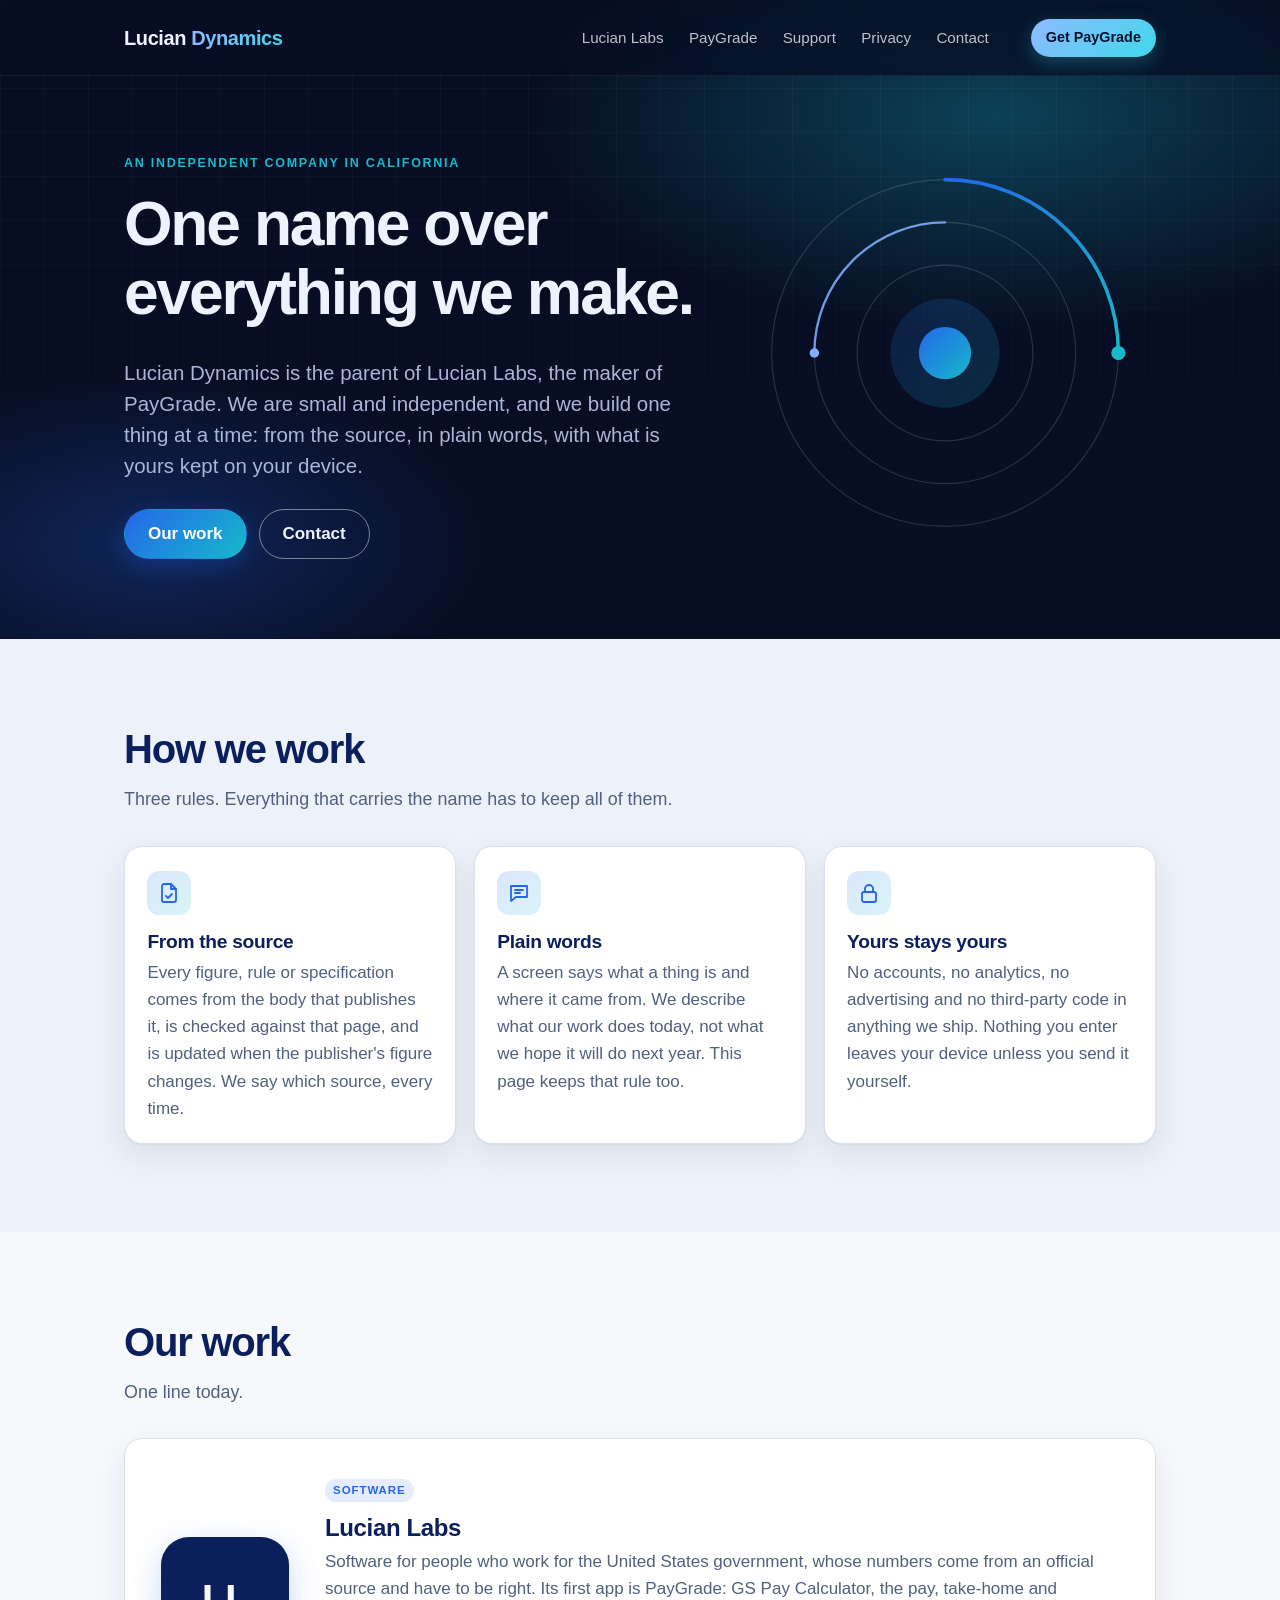
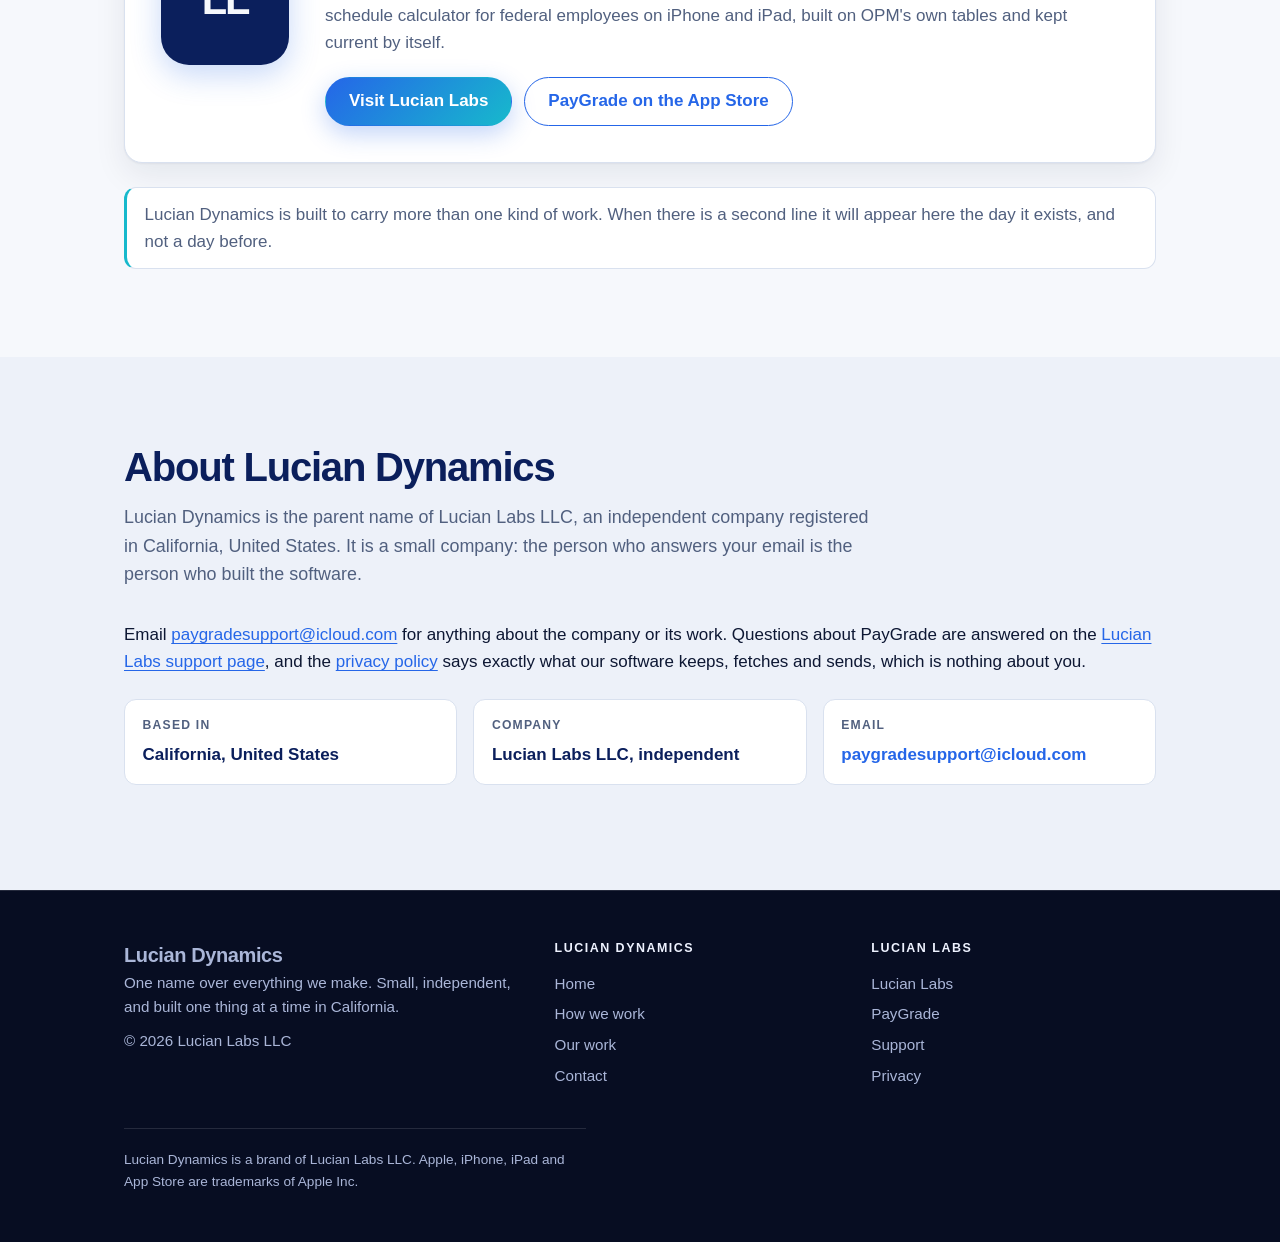
==== commit 4e852c5c: "The three-column footer returns Co-Authored-By: Claude Fable 5.1 <noreply@anthropic.com>" ====
--- a/index.html
+++ b/index.html
@@ -123,23 +123,34 @@
 
 <footer class="site-footer">
   <div class="wrap">
-    <div class="foot-bar">
-      <div class="brand">
-        <a class="wordmark" href="./">Lucian <b>Dynamics</b></a>
+    <div class="cols">
+      <div>
+        <a class="wordmark" href="./">
+          Lucian Dynamics
+        </a>
+        <p>One name over everything we make. Small, independent, and built one thing at a time in California.</p>
+        <p>© 2026 Lucian Labs LLC</p>
       </div>
-      <nav class="site-nav" aria-label="Footer">
-        <a href="labs/">Lucian Labs</a>
-        <a href="labs/paygrade.html">PayGrade</a>
-        <a href="labs/support.html">Support</a>
-        <a href="labs/privacy.html">Privacy</a>
-        <a href="#contact">Contact</a>
-      </nav>
-      <a class="cta-link" href="https://apps.apple.com/app/id6770016239">Get PayGrade</a>
+      <div>
+        <h4>Lucian Dynamics</h4>
+        <nav aria-label="Lucian Dynamics">
+          <a href="./">Home</a>
+          <a href="#how">How we work</a>
+          <a href="#work">Our work</a>
+          <a href="#contact">Contact</a>
+        </nav>
+      </div>
+      <div>
+        <h4>Lucian Labs</h4>
+        <nav aria-label="Lucian Labs">
+          <a href="labs/">Lucian Labs</a>
+          <a href="labs/paygrade.html">PayGrade</a>
+          <a href="labs/support.html">Support</a>
+          <a href="labs/privacy.html">Privacy</a>
+        </nav>
+      </div>
     </div>
-    <div class="foot-meta">
-      <p>One name over everything we make. Small, independent, and built one thing at a time in California.</p>
-      <p class="legal">© 2026 Lucian Labs LLC. Lucian Dynamics is a brand of Lucian Labs LLC. Apple, iPhone, iPad and App Store are trademarks of Apple Inc.</p>
-    </div>
+    <p class="legal">Lucian Dynamics is a brand of Lucian Labs LLC. Apple, iPhone, iPad and App Store are trademarks of Apple Inc.</p>
   </div>
 </footer>
 </body>
--- a/site.css
+++ b/site.css
@@ -365,23 +365,17 @@
 .toc a { text-decoration: none; }
 .toc a:hover { text-decoration: underline; }
 
-/* ---------- Footer: the header again, with the small print beneath ---------- */
-.site-footer { background: var(--band); color: var(--band-muted); border-top: 1px solid rgba(255, 255, 255, .08); padding: 1.75rem 0 2.25rem; font-size: .95rem; }
-.foot-bar {
-  display: grid; grid-template-columns: minmax(0, 1fr) auto; grid-template-areas: "brand cta" "nav nav";
-  align-items: center; column-gap: .75rem; row-gap: .2rem;
-}
-@media (min-width: 760px) {
-  .foot-bar { grid-template-columns: auto minmax(0, 1fr) auto; grid-template-areas: "brand nav cta"; column-gap: 2rem; }
-}
-.foot-meta {
-  margin-top: 1.25rem; padding-top: 1.1rem; border-top: 1px solid rgba(255, 255, 255, .06);
-  display: flex; flex-wrap: wrap; justify-content: space-between; gap: .4rem 2rem; font-size: .88rem;
-}
-.foot-meta p { margin: 0; max-width: 36em; }
-.foot-meta .legal { color: rgba(255, 255, 255, .45); }
-.foot-meta a { color: var(--band-muted); }
-.foot-meta a:hover { color: var(--band-ink); }
+/* ---------- Footer ---------- */
+.site-footer { background: var(--band); color: var(--band-muted); padding: 3rem 0 2.5rem; font-size: .95rem; border-top: 1px solid var(--band-line); }
+.site-footer .cols { display: grid; gap: 2rem; }
+@media (min-width: 760px) { .site-footer .cols { grid-template-columns: 1.4fr 1fr 1fr; } }
+.site-footer h4 { color: var(--band-ink); font-size: .78rem; letter-spacing: .12em; text-transform: uppercase; margin: 0 0 .8rem; }
+.site-footer nav { display: grid; gap: .4rem; }
+.site-footer a { color: var(--band-muted); text-decoration: none; }
+.site-footer a:hover { color: var(--band-ink); text-decoration: underline; }
+.site-footer .wordmark { margin-bottom: .8rem; }
+.site-footer p { margin: 0 0 .6rem; max-width: 34em; }
+.site-footer .legal { margin-top: 2.5rem; padding-top: 1.25rem; border-top: 1px solid var(--band-line); font-size: .85rem; }
 
 @media (prefers-reduced-motion: no-preference) {
   html { scroll-behavior: smooth; }
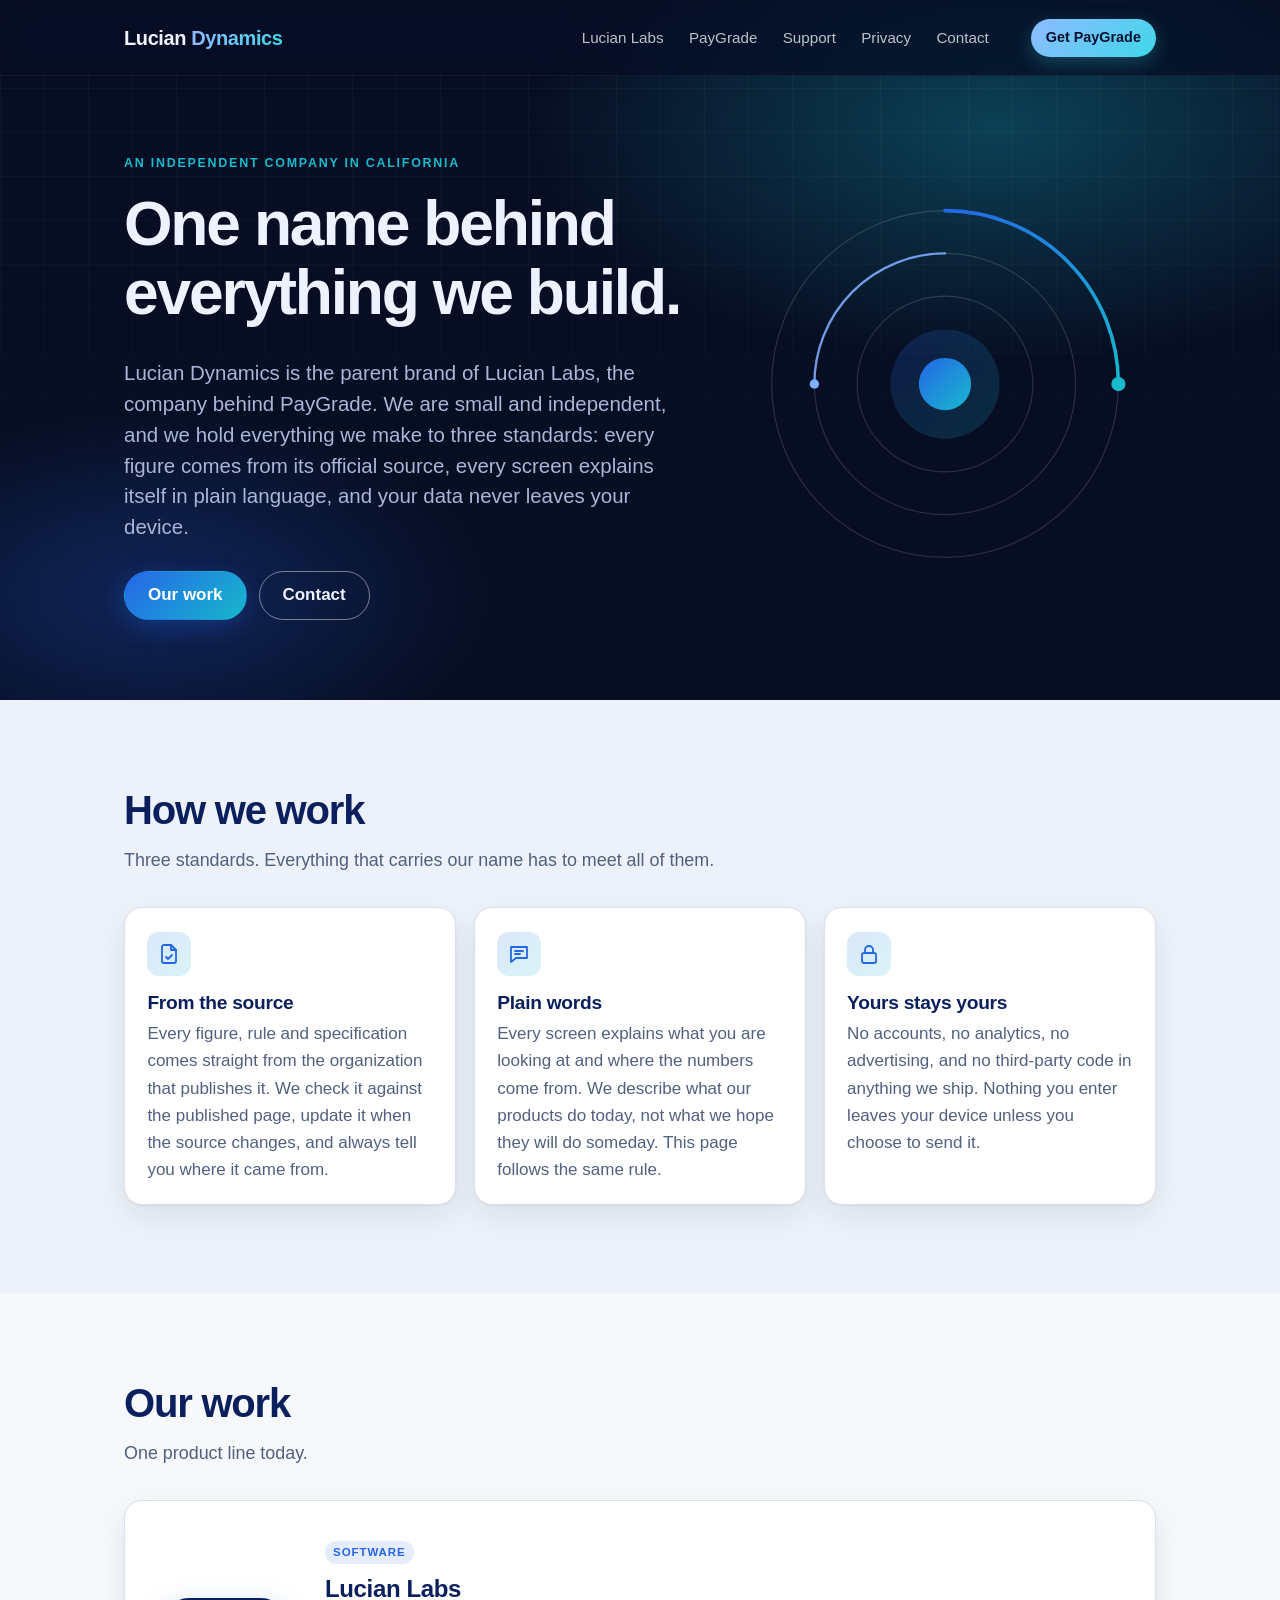
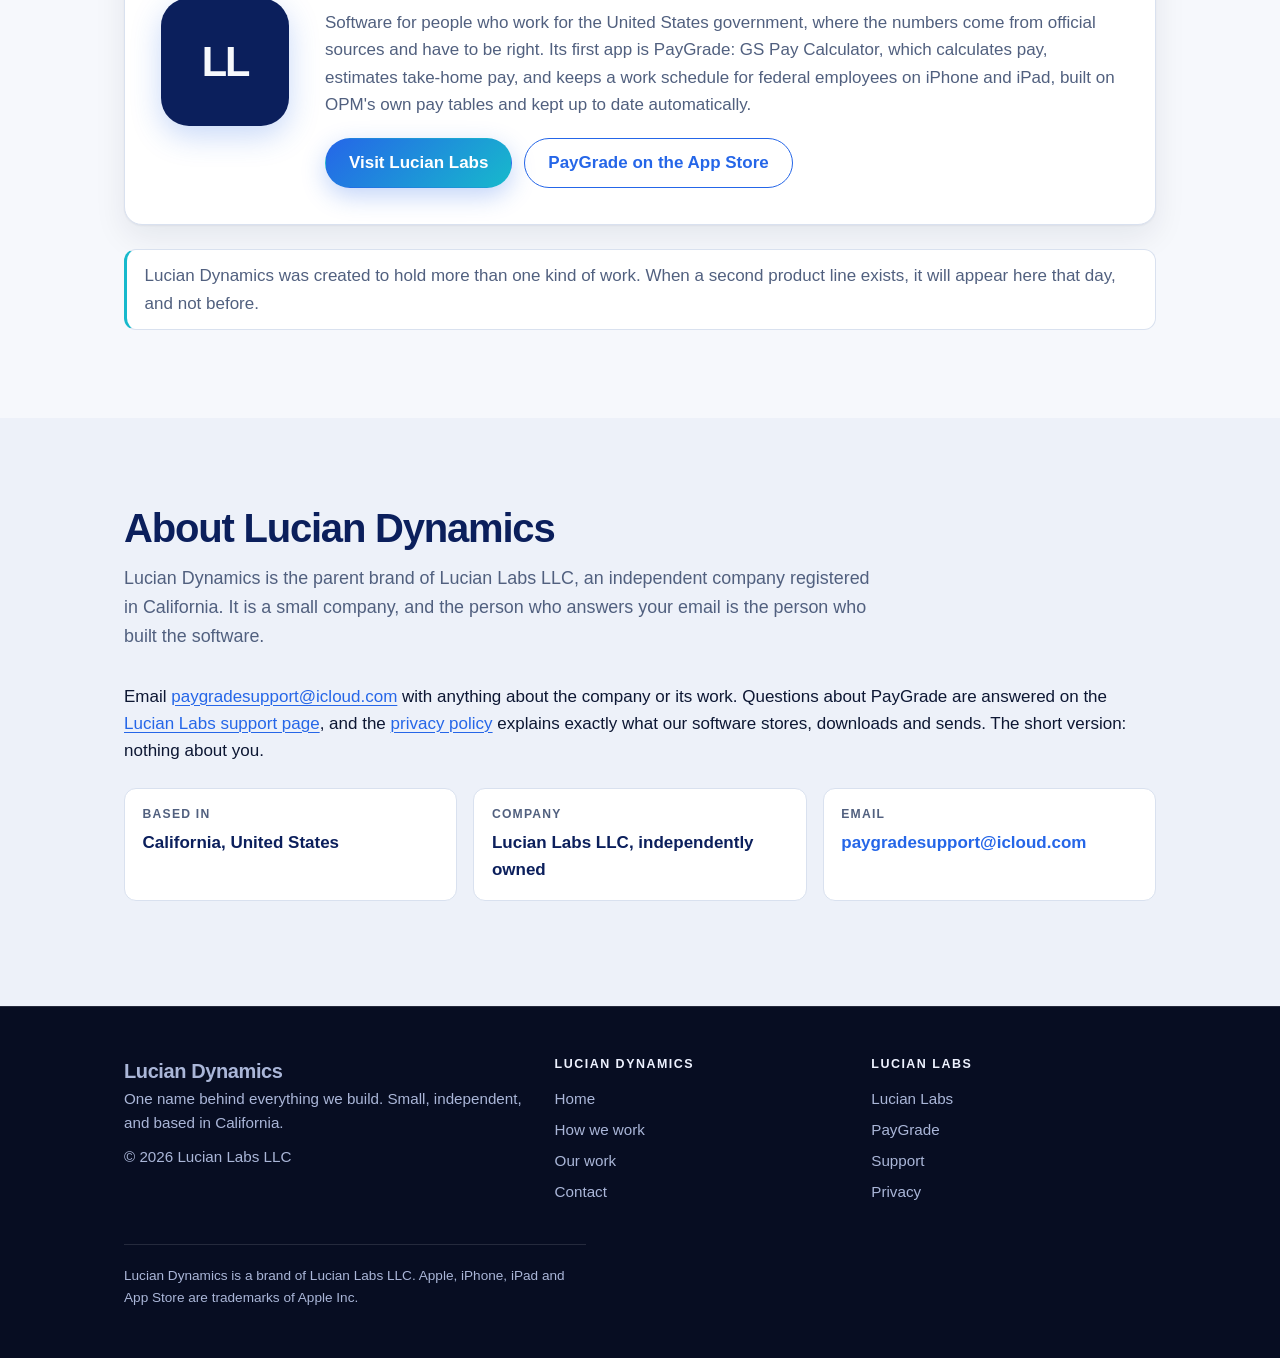
==== commit 7457e27e: "The copy, edited for plain, natural English Every title, description and sentence reread and reworde" ====
--- a/index.html
+++ b/index.html
@@ -4,7 +4,7 @@
 <meta charset="utf-8">
 <meta name="viewport" content="width=device-width, initial-scale=1">
 <title>Lucian Dynamics</title>
-<meta name="description" content="Lucian Dynamics is the name over everything Lucian Labs LLC makes: a small independent company in California that builds one thing at a time, takes its figures from the source, says things in plain words, and keeps your data on your device. Its software line is Lucian Labs, the maker of PayGrade.">
+<meta name="description" content="Lucian Dynamics is the parent brand of Lucian Labs, the company behind PayGrade: a small, independent company in California that takes every figure from its official source, explains things in plain language, and keeps your data on your device.">
 <meta name="color-scheme" content="light dark">
 <meta name="theme-color" content="#070d22">
 <link rel="stylesheet" href="site.css">
@@ -35,8 +35,8 @@
     <div class="wrap split">
       <div>
         <span class="eyebrow">An independent company in California</span>
-        <h1>One name over everything we make.</h1>
-        <p class="lead">Lucian Dynamics is the parent of Lucian Labs, the maker of PayGrade. We are small and independent, and we build one thing at a time: from the source, in plain words, with what is yours kept on your device.</p>
+        <h1>One name behind everything we build.</h1>
+        <p class="lead">Lucian Dynamics is the parent brand of Lucian Labs, the company behind PayGrade. We are small and independent, and we hold everything we make to three standards: every figure comes from its official source, every screen explains itself in plain language, and your data never leaves your device.</p>
         <div class="actions">
           <a class="button" href="#work">Our work</a>
           <a class="button secondary" href="#contact">Contact</a>
@@ -60,23 +60,23 @@
     <div class="wrap">
       <div class="section-head">
         <h2>How we work</h2>
-        <p>Three rules. Everything that carries the name has to keep all of them.</p>
+        <p>Three standards. Everything that carries our name has to meet all of them.</p>
       </div>
       <div class="grid three">
         <article class="card">
           <div class="icon"><svg viewBox="0 0 24 24" aria-hidden="true"><path d="M14 3H7a2 2 0 0 0-2 2v14a2 2 0 0 0 2 2h10a2 2 0 0 0 2-2V8z"/><path d="M14 3v5h5"/><path d="m9 15 2 2 4-4"/></svg></div>
           <h3>From the source</h3>
-          <p>Every figure, rule or specification comes from the body that publishes it, is checked against that page, and is updated when the publisher's figure changes. We say which source, every time.</p>
+          <p>Every figure, rule and specification comes straight from the organization that publishes it. We check it against the published page, update it when the source changes, and always tell you where it came from.</p>
         </article>
         <article class="card">
           <div class="icon"><svg viewBox="0 0 24 24" aria-hidden="true"><path d="M4 5h16v11H9l-5 4z"/><path d="M8 9h8M8 12h5"/></svg></div>
           <h3>Plain words</h3>
-          <p>A screen says what a thing is and where it came from. We describe what our work does today, not what we hope it will do next year. This page keeps that rule too.</p>
+          <p>Every screen explains what you are looking at and where the numbers come from. We describe what our products do today, not what we hope they will do someday. This page follows the same rule.</p>
         </article>
         <article class="card">
           <div class="icon"><svg viewBox="0 0 24 24" aria-hidden="true"><rect x="5" y="11" width="14" height="10" rx="2"/><path d="M8 11V8a4 4 0 0 1 8 0v3"/></svg></div>
           <h3>Yours stays yours</h3>
-          <p>No accounts, no analytics, no advertising and no third-party code in anything we ship. Nothing you enter leaves your device unless you send it yourself.</p>
+          <p>No accounts, no analytics, no advertising, and no third-party code in anything we ship. Nothing you enter leaves your device unless you choose to send it.</p>
         </article>
       </div>
     </div>
@@ -86,21 +86,21 @@
     <div class="wrap">
       <div class="section-head">
         <h2>Our work</h2>
-        <p>One line today.</p>
+        <p>One product line today.</p>
       </div>
       <article class="product">
         <div class="mark-lg" aria-hidden="true">LL</div>
         <div>
           <span class="tag">Software</span>
           <h3>Lucian Labs</h3>
-          <p>Software for people who work for the United States government, whose numbers come from an official source and have to be right. Its first app is PayGrade: GS Pay Calculator, the pay, take-home and schedule calculator for federal employees on iPhone and iPad, built on OPM's own tables and kept current by itself.</p>
+          <p>Software for people who work for the United States government, where the numbers come from official sources and have to be right. Its first app is PayGrade: GS Pay Calculator, which calculates pay, estimates take-home pay, and keeps a work schedule for federal employees on iPhone and iPad, built on OPM's own pay tables and kept up to date automatically.</p>
           <div class="actions">
             <a class="button" href="labs/">Visit Lucian Labs</a>
             <a class="button secondary" href="https://apps.apple.com/app/id6770016239">PayGrade on the App Store</a>
           </div>
         </div>
       </article>
-      <p class="note">Lucian Dynamics is built to carry more than one kind of work. When there is a second line it will appear here the day it exists, and not a day before.</p>
+      <p class="note">Lucian Dynamics was created to hold more than one kind of work. When a second product line exists, it will appear here that day, and not before.</p>
     </div>
   </section>
 
@@ -108,12 +108,12 @@
     <div class="wrap">
       <div class="section-head">
         <h2>About Lucian Dynamics</h2>
-        <p>Lucian Dynamics is the parent name of Lucian Labs LLC, an independent company registered in California, United States. It is a small company: the person who answers your email is the person who built the software.</p>
+        <p>Lucian Dynamics is the parent brand of Lucian Labs LLC, an independent company registered in California. It is a small company, and the person who answers your email is the person who built the software.</p>
       </div>
-      <p>Email <a href="mailto:paygradesupport@icloud.com">paygradesupport@icloud.com</a> for anything about the company or its work. Questions about PayGrade are answered on the <a href="labs/support.html">Lucian Labs support page</a>, and the <a href="labs/privacy.html">privacy policy</a> says exactly what our software keeps, fetches and sends, which is nothing about you.</p>
+      <p>Email <a href="mailto:paygradesupport@icloud.com">paygradesupport@icloud.com</a> with anything about the company or its work. Questions about PayGrade are answered on the <a href="labs/support.html">Lucian Labs support page</a>, and the <a href="labs/privacy.html">privacy policy</a> explains exactly what our software stores, downloads and sends. The short version: nothing about you.</p>
       <dl class="facts">
         <div><dt>Based in</dt><dd>California, United States</dd></div>
-        <div><dt>Company</dt><dd>Lucian Labs LLC, independent</dd></div>
+        <div><dt>Company</dt><dd>Lucian Labs LLC, independently owned</dd></div>
         <div><dt>Email</dt><dd><a href="mailto:paygradesupport@icloud.com">paygradesupport@icloud.com</a></dd></div>
       </dl>
     </div>
@@ -128,7 +128,7 @@
         <a class="wordmark" href="./">
           Lucian Dynamics
         </a>
-        <p>One name over everything we make. Small, independent, and built one thing at a time in California.</p>
+        <p>One name behind everything we build. Small, independent, and based in California.</p>
         <p>© 2026 Lucian Labs LLC</p>
       </div>
       <div>
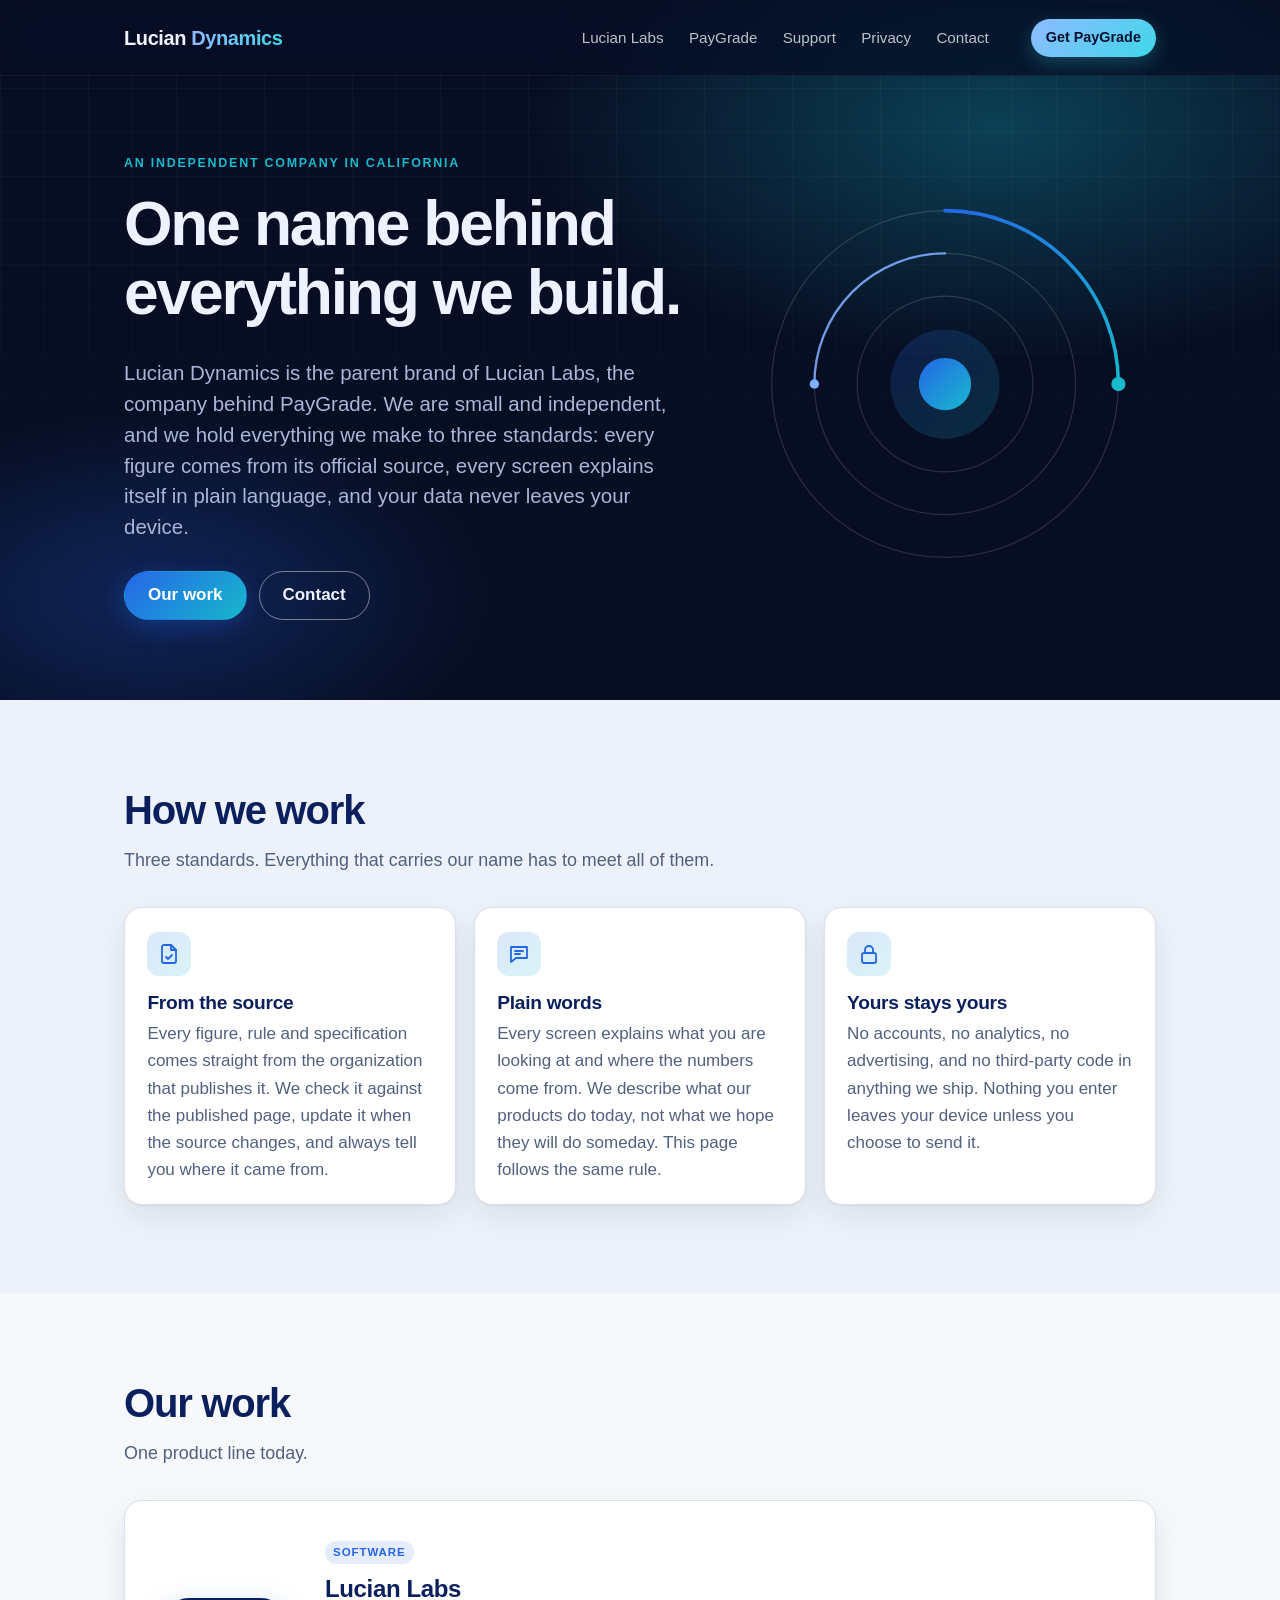
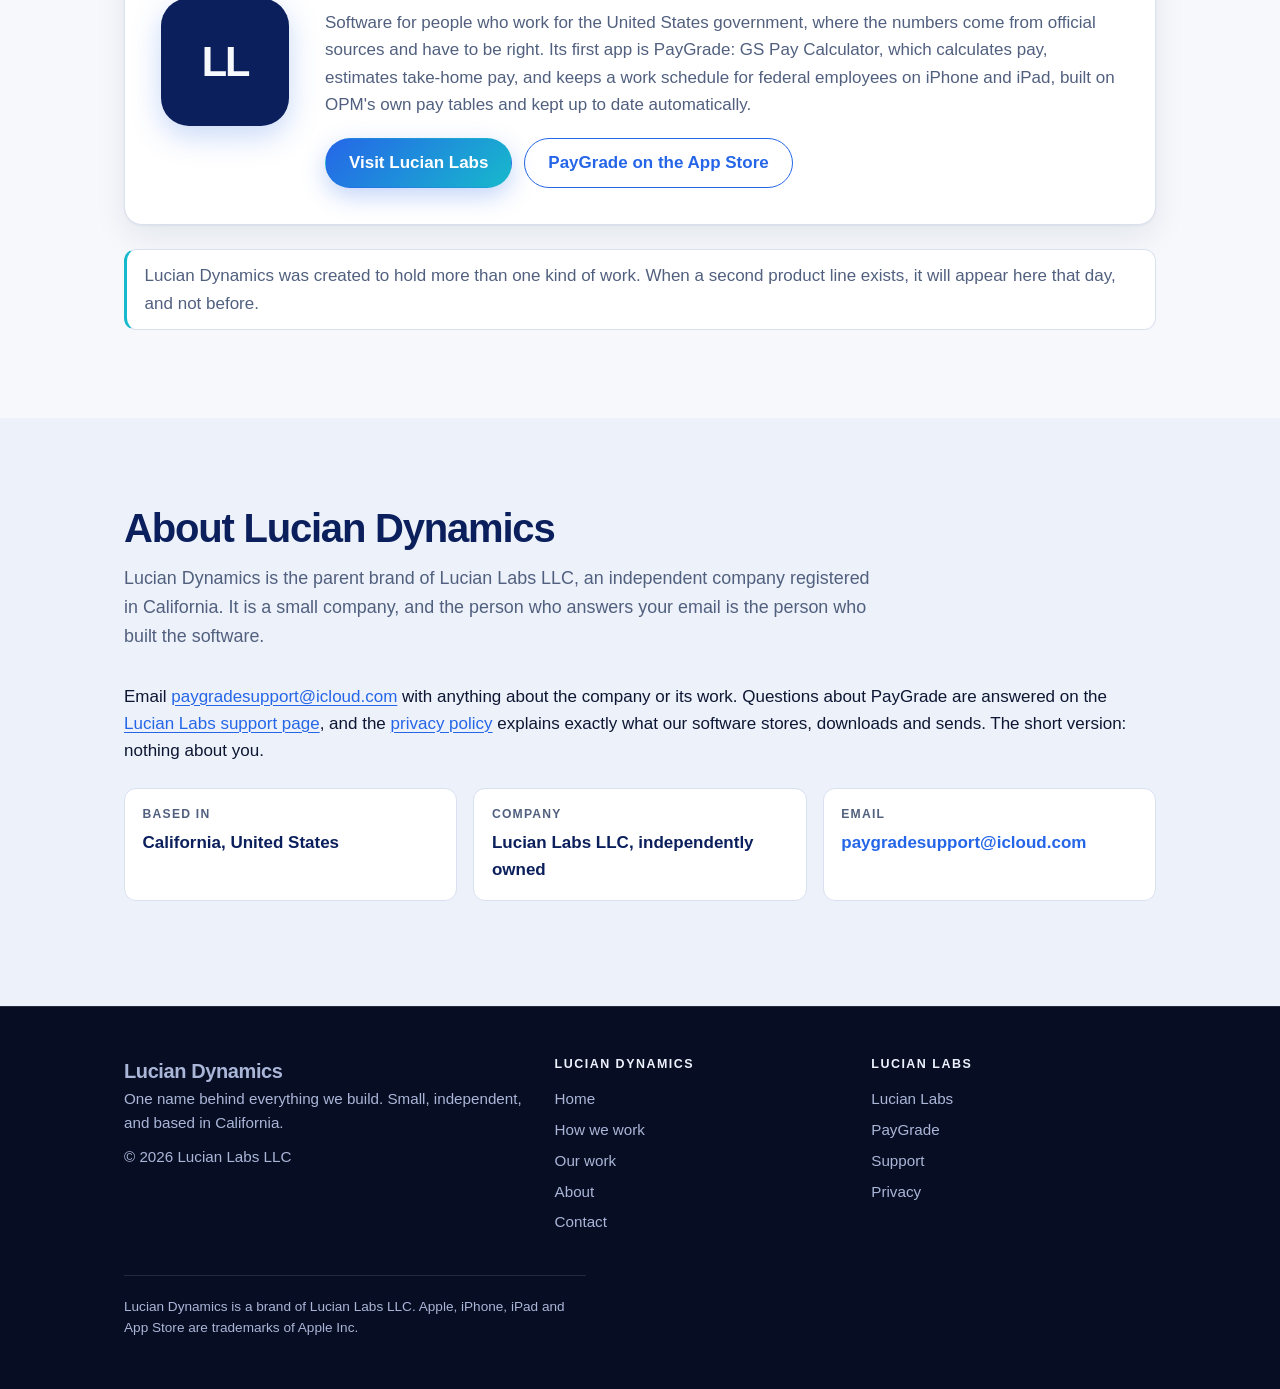
==== commit bae33ed8: "A Contact page, and anchors land below the sticky bar The header, hero and footer Contact links open" ====
--- a/index.html
+++ b/index.html
@@ -23,7 +23,7 @@
       <a href="labs/paygrade.html">PayGrade</a>
       <a href="labs/support.html">Support</a>
       <a href="labs/privacy.html">Privacy</a>
-      <a href="#contact">Contact</a>
+      <a href="contact.html">Contact</a>
     </nav>
     <a class="cta-link" href="https://apps.apple.com/app/id6770016239">Get PayGrade</a>
   </div>
@@ -39,7 +39,7 @@
         <p class="lead">Lucian Dynamics is the parent brand of Lucian Labs, the company behind PayGrade. We are small and independent, and we hold everything we make to three standards: every figure comes from its official source, every screen explains itself in plain language, and your data never leaves your device.</p>
         <div class="actions">
           <a class="button" href="#work">Our work</a>
-          <a class="button secondary" href="#contact">Contact</a>
+          <a class="button secondary" href="contact.html">Contact</a>
         </div>
       </div>
       <div class="visual">
@@ -104,7 +104,7 @@
     </div>
   </section>
 
-  <section class="section alt" id="contact">
+  <section class="section alt" id="about">
     <div class="wrap">
       <div class="section-head">
         <h2>About Lucian Dynamics</h2>
@@ -137,7 +137,8 @@
           <a href="./">Home</a>
           <a href="#how">How we work</a>
           <a href="#work">Our work</a>
-          <a href="#contact">Contact</a>
+          <a href="#about">About</a>
+          <a href="contact.html">Contact</a>
         </nav>
       </div>
       <div>
--- a/site.css
+++ b/site.css
@@ -157,6 +157,8 @@
   .site-header + main > .band:first-child,
   .site-header + .band { margin-top: calc(-1 * var(--header-h)); padding-top: calc(var(--header-h) + 1.5rem); }
   .site-header + main > .band.hero:first-child { padding-top: calc(var(--header-h) + clamp(2rem, 6vw, 4.5rem)); }
+  /* A link to an anchor lands below the sticky bar, not under it. */
+  [id] { scroll-margin-top: calc(var(--header-h) + 1rem); }
 }
 
 /* ---------- The brand band: hero and page headers ---------- */
@@ -243,6 +245,9 @@
 }
 .card h3 { margin-bottom: .45rem; }
 .card p:last-child { margin-bottom: 0; color: var(--ink-2); }
+/* An email address as the centrepiece of a contact card */
+.card a.mail { font-weight: 700; font-size: 1.05rem; text-decoration: none; overflow-wrap: anywhere; }
+.card a.mail:hover { text-decoration: underline; }
 .card ul { margin-bottom: 0; color: var(--ink-2); padding-left: 1.1em; }
 .card .tag, .product .tag {
   display: inline-block; font-size: .72rem; font-weight: 700; letter-spacing: .08em; text-transform: uppercase;
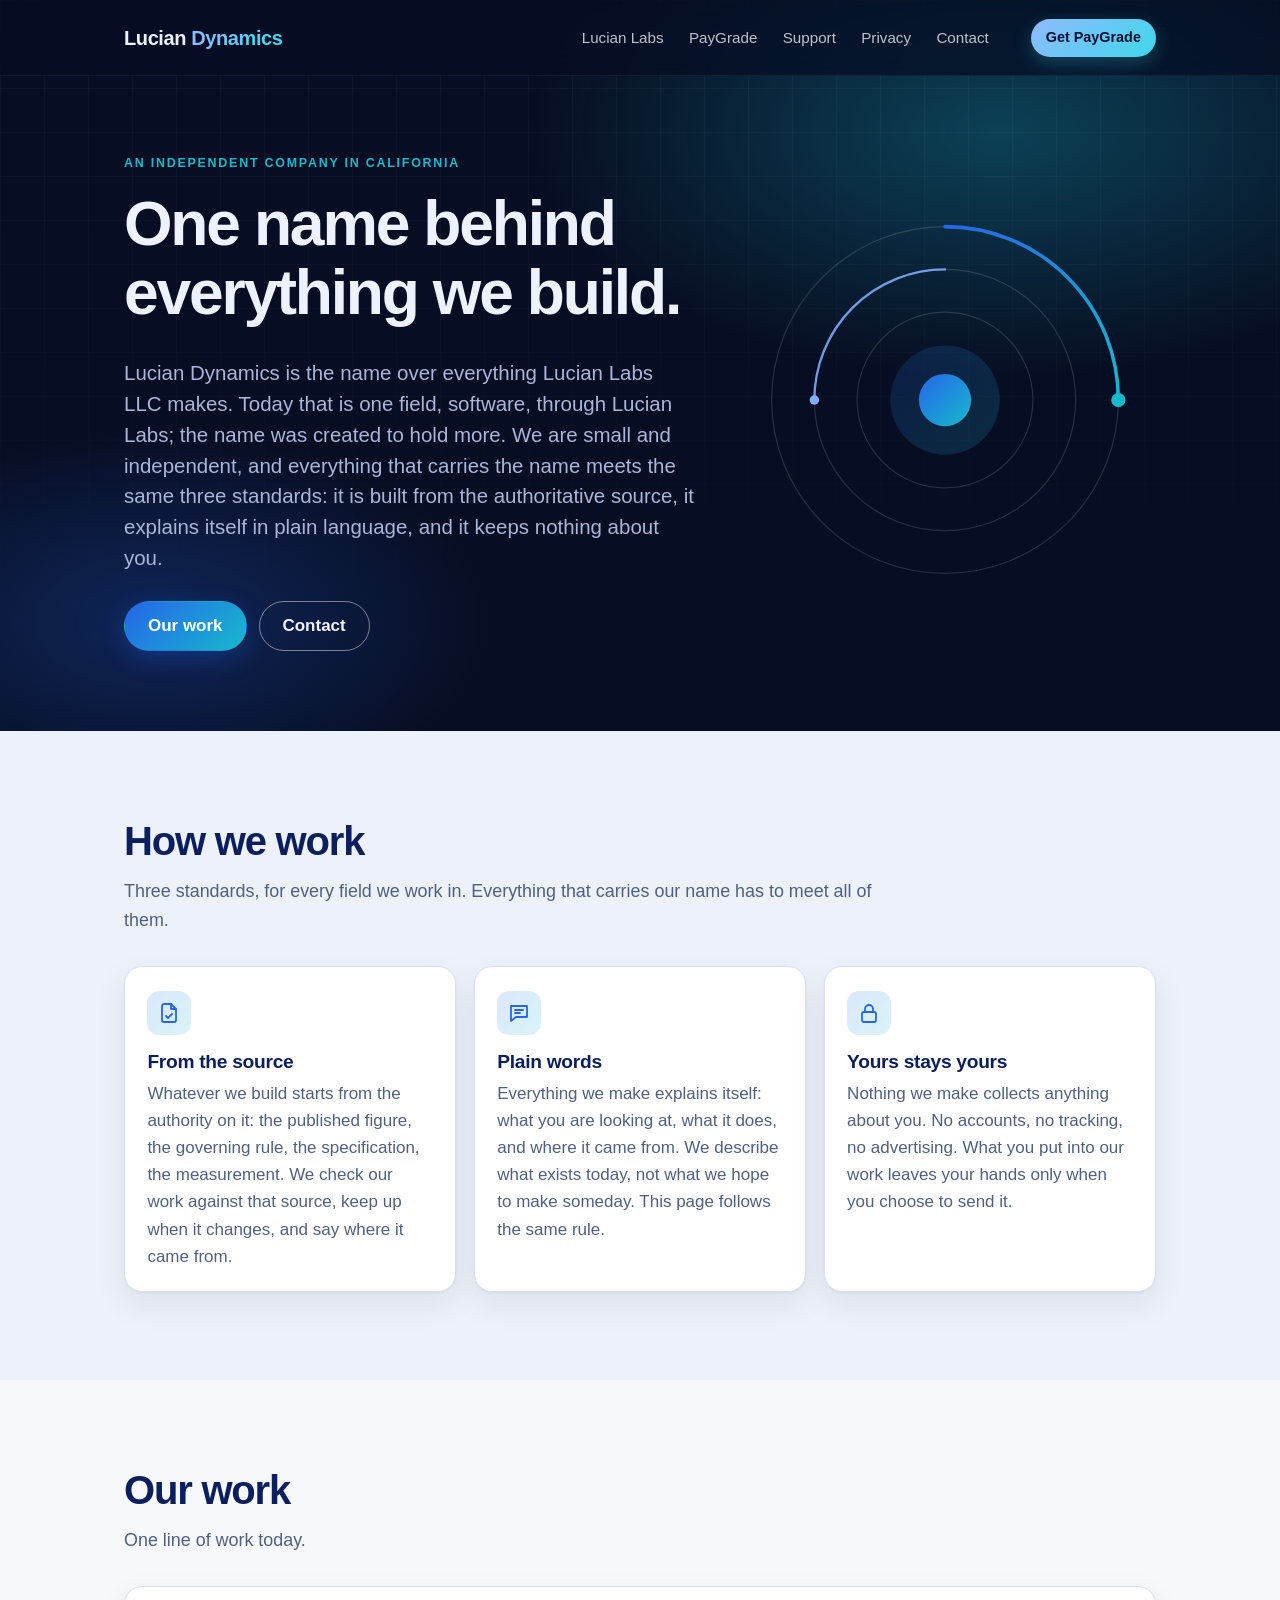
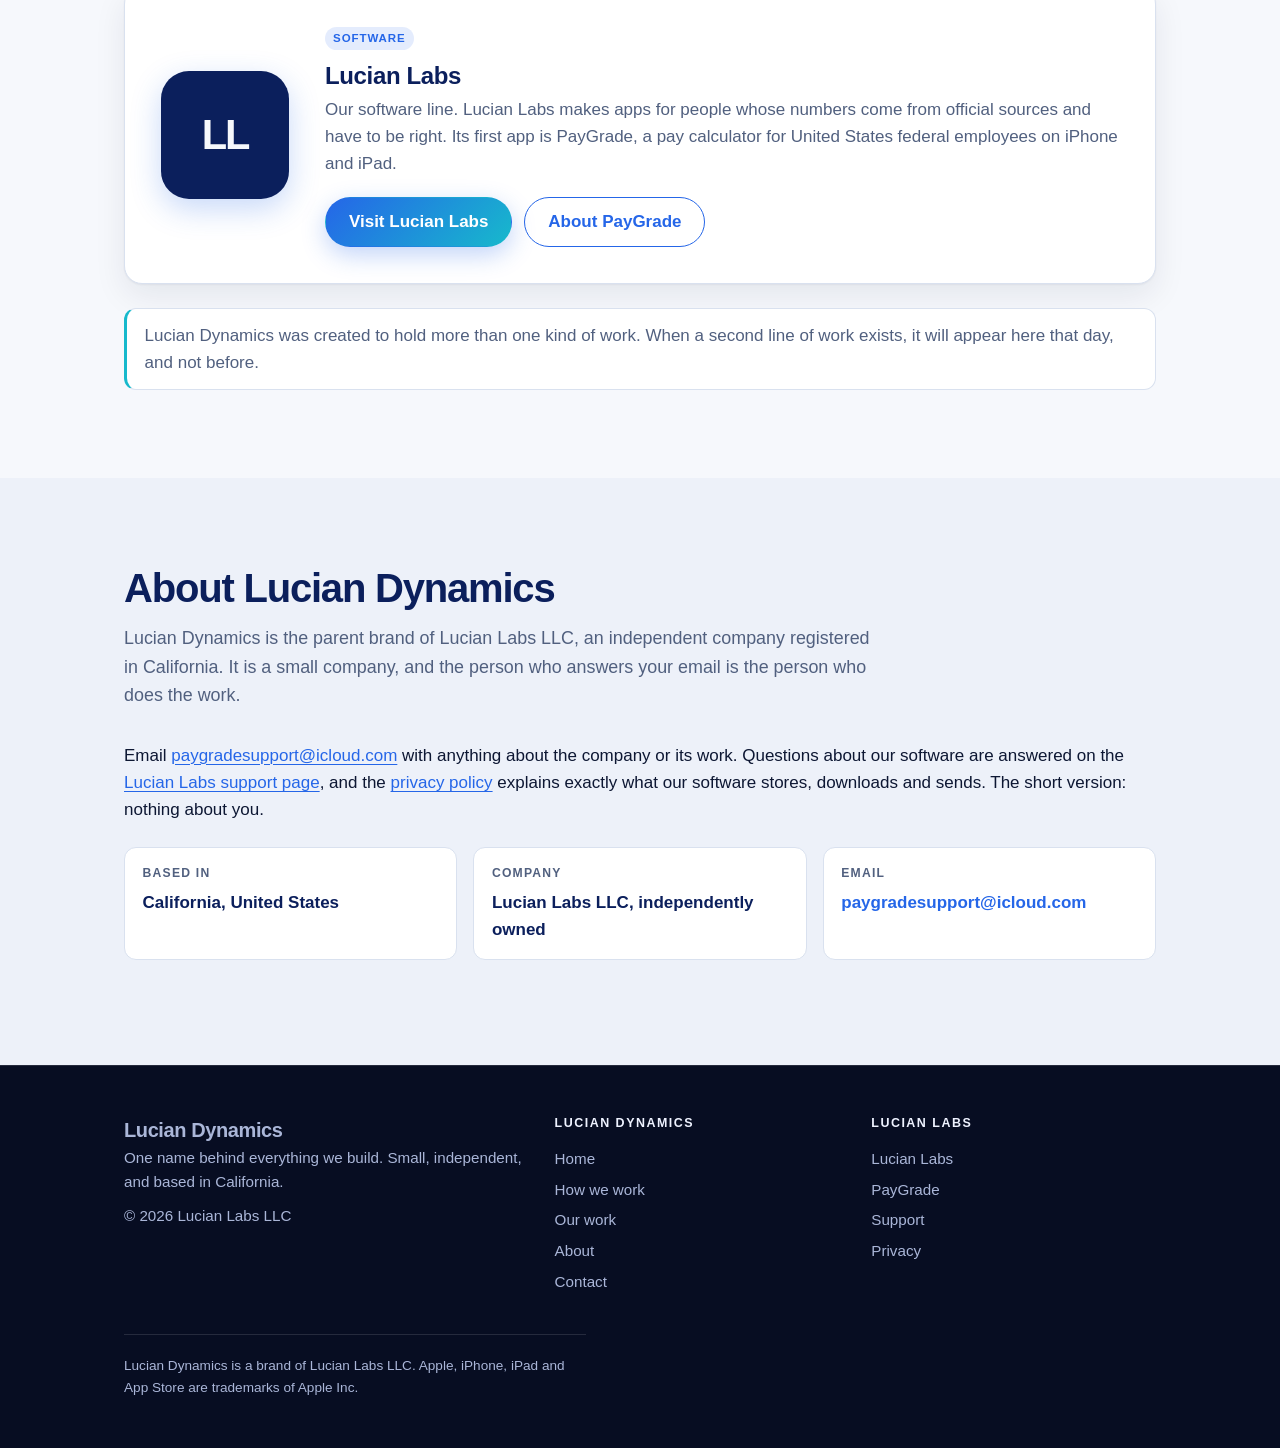
==== commit c3de62d8: "The Lucian Dynamics page speaks for the company, not for PayGrade The hero, the three standards, the" ====
--- a/index.html
+++ b/index.html
@@ -4,7 +4,7 @@
 <meta charset="utf-8">
 <meta name="viewport" content="width=device-width, initial-scale=1">
 <title>Lucian Dynamics</title>
-<meta name="description" content="Lucian Dynamics is the parent brand of Lucian Labs, the company behind PayGrade: a small, independent company in California that takes every figure from its official source, explains things in plain language, and keeps your data on your device.">
+<meta name="description" content="Lucian Dynamics is the name over everything Lucian Labs LLC makes: a small, independent company in California, working in one field today, software, and holding everything it makes to the same three standards: built from the source, explained in plain language, and collecting nothing about you.">
 <meta name="color-scheme" content="light dark">
 <meta name="theme-color" content="#070d22">
 <link rel="stylesheet" href="site.css">
@@ -36,7 +36,7 @@
       <div>
         <span class="eyebrow">An independent company in California</span>
         <h1>One name behind everything we build.</h1>
-        <p class="lead">Lucian Dynamics is the parent brand of Lucian Labs, the company behind PayGrade. We are small and independent, and we hold everything we make to three standards: every figure comes from its official source, every screen explains itself in plain language, and your data never leaves your device.</p>
+        <p class="lead">Lucian Dynamics is the name over everything Lucian Labs LLC makes. Today that is one field, software, through Lucian Labs; the name was created to hold more. We are small and independent, and everything that carries the name meets the same three standards: it is built from the authoritative source, it explains itself in plain language, and it keeps nothing about you.</p>
         <div class="actions">
           <a class="button" href="#work">Our work</a>
           <a class="button secondary" href="contact.html">Contact</a>
@@ -60,23 +60,23 @@
     <div class="wrap">
       <div class="section-head">
         <h2>How we work</h2>
-        <p>Three standards. Everything that carries our name has to meet all of them.</p>
+        <p>Three standards, for every field we work in. Everything that carries our name has to meet all of them.</p>
       </div>
       <div class="grid three">
         <article class="card">
           <div class="icon"><svg viewBox="0 0 24 24" aria-hidden="true"><path d="M14 3H7a2 2 0 0 0-2 2v14a2 2 0 0 0 2 2h10a2 2 0 0 0 2-2V8z"/><path d="M14 3v5h5"/><path d="m9 15 2 2 4-4"/></svg></div>
           <h3>From the source</h3>
-          <p>Every figure, rule and specification comes straight from the organization that publishes it. We check it against the published page, update it when the source changes, and always tell you where it came from.</p>
+          <p>Whatever we build starts from the authority on it: the published figure, the governing rule, the specification, the measurement. We check our work against that source, keep up when it changes, and say where it came from.</p>
         </article>
         <article class="card">
           <div class="icon"><svg viewBox="0 0 24 24" aria-hidden="true"><path d="M4 5h16v11H9l-5 4z"/><path d="M8 9h8M8 12h5"/></svg></div>
           <h3>Plain words</h3>
-          <p>Every screen explains what you are looking at and where the numbers come from. We describe what our products do today, not what we hope they will do someday. This page follows the same rule.</p>
+          <p>Everything we make explains itself: what you are looking at, what it does, and where it came from. We describe what exists today, not what we hope to make someday. This page follows the same rule.</p>
         </article>
         <article class="card">
           <div class="icon"><svg viewBox="0 0 24 24" aria-hidden="true"><rect x="5" y="11" width="14" height="10" rx="2"/><path d="M8 11V8a4 4 0 0 1 8 0v3"/></svg></div>
           <h3>Yours stays yours</h3>
-          <p>No accounts, no analytics, no advertising, and no third-party code in anything we ship. Nothing you enter leaves your device unless you choose to send it.</p>
+          <p>Nothing we make collects anything about you. No accounts, no tracking, no advertising. What you put into our work leaves your hands only when you choose to send it.</p>
         </article>
       </div>
     </div>
@@ -86,21 +86,21 @@
     <div class="wrap">
       <div class="section-head">
         <h2>Our work</h2>
-        <p>One product line today.</p>
+        <p>One line of work today.</p>
       </div>
       <article class="product">
         <div class="mark-lg" aria-hidden="true">LL</div>
         <div>
           <span class="tag">Software</span>
           <h3>Lucian Labs</h3>
-          <p>Software for people who work for the United States government, where the numbers come from official sources and have to be right. Its first app is PayGrade: GS Pay Calculator, which calculates pay, estimates take-home pay, and keeps a work schedule for federal employees on iPhone and iPad, built on OPM's own pay tables and kept up to date automatically.</p>
+          <p>Our software line. Lucian Labs makes apps for people whose numbers come from official sources and have to be right. Its first app is PayGrade, a pay calculator for United States federal employees on iPhone and iPad.</p>
           <div class="actions">
             <a class="button" href="labs/">Visit Lucian Labs</a>
-            <a class="button secondary" href="https://apps.apple.com/app/id6770016239">PayGrade on the App Store</a>
+            <a class="button secondary" href="labs/paygrade.html">About PayGrade</a>
           </div>
         </div>
       </article>
-      <p class="note">Lucian Dynamics was created to hold more than one kind of work. When a second product line exists, it will appear here that day, and not before.</p>
+      <p class="note">Lucian Dynamics was created to hold more than one kind of work. When a second line of work exists, it will appear here that day, and not before.</p>
     </div>
   </section>
 
@@ -108,9 +108,9 @@
     <div class="wrap">
       <div class="section-head">
         <h2>About Lucian Dynamics</h2>
-        <p>Lucian Dynamics is the parent brand of Lucian Labs LLC, an independent company registered in California. It is a small company, and the person who answers your email is the person who built the software.</p>
+        <p>Lucian Dynamics is the parent brand of Lucian Labs LLC, an independent company registered in California. It is a small company, and the person who answers your email is the person who does the work.</p>
       </div>
-      <p>Email <a href="mailto:paygradesupport@icloud.com">paygradesupport@icloud.com</a> with anything about the company or its work. Questions about PayGrade are answered on the <a href="labs/support.html">Lucian Labs support page</a>, and the <a href="labs/privacy.html">privacy policy</a> explains exactly what our software stores, downloads and sends. The short version: nothing about you.</p>
+      <p>Email <a href="mailto:paygradesupport@icloud.com">paygradesupport@icloud.com</a> with anything about the company or its work. Questions about our software are answered on the <a href="labs/support.html">Lucian Labs support page</a>, and the <a href="labs/privacy.html">privacy policy</a> explains exactly what our software stores, downloads and sends. The short version: nothing about you.</p>
       <dl class="facts">
         <div><dt>Based in</dt><dd>California, United States</dd></div>
         <div><dt>Company</dt><dd>Lucian Labs LLC, independently owned</dd></div>
